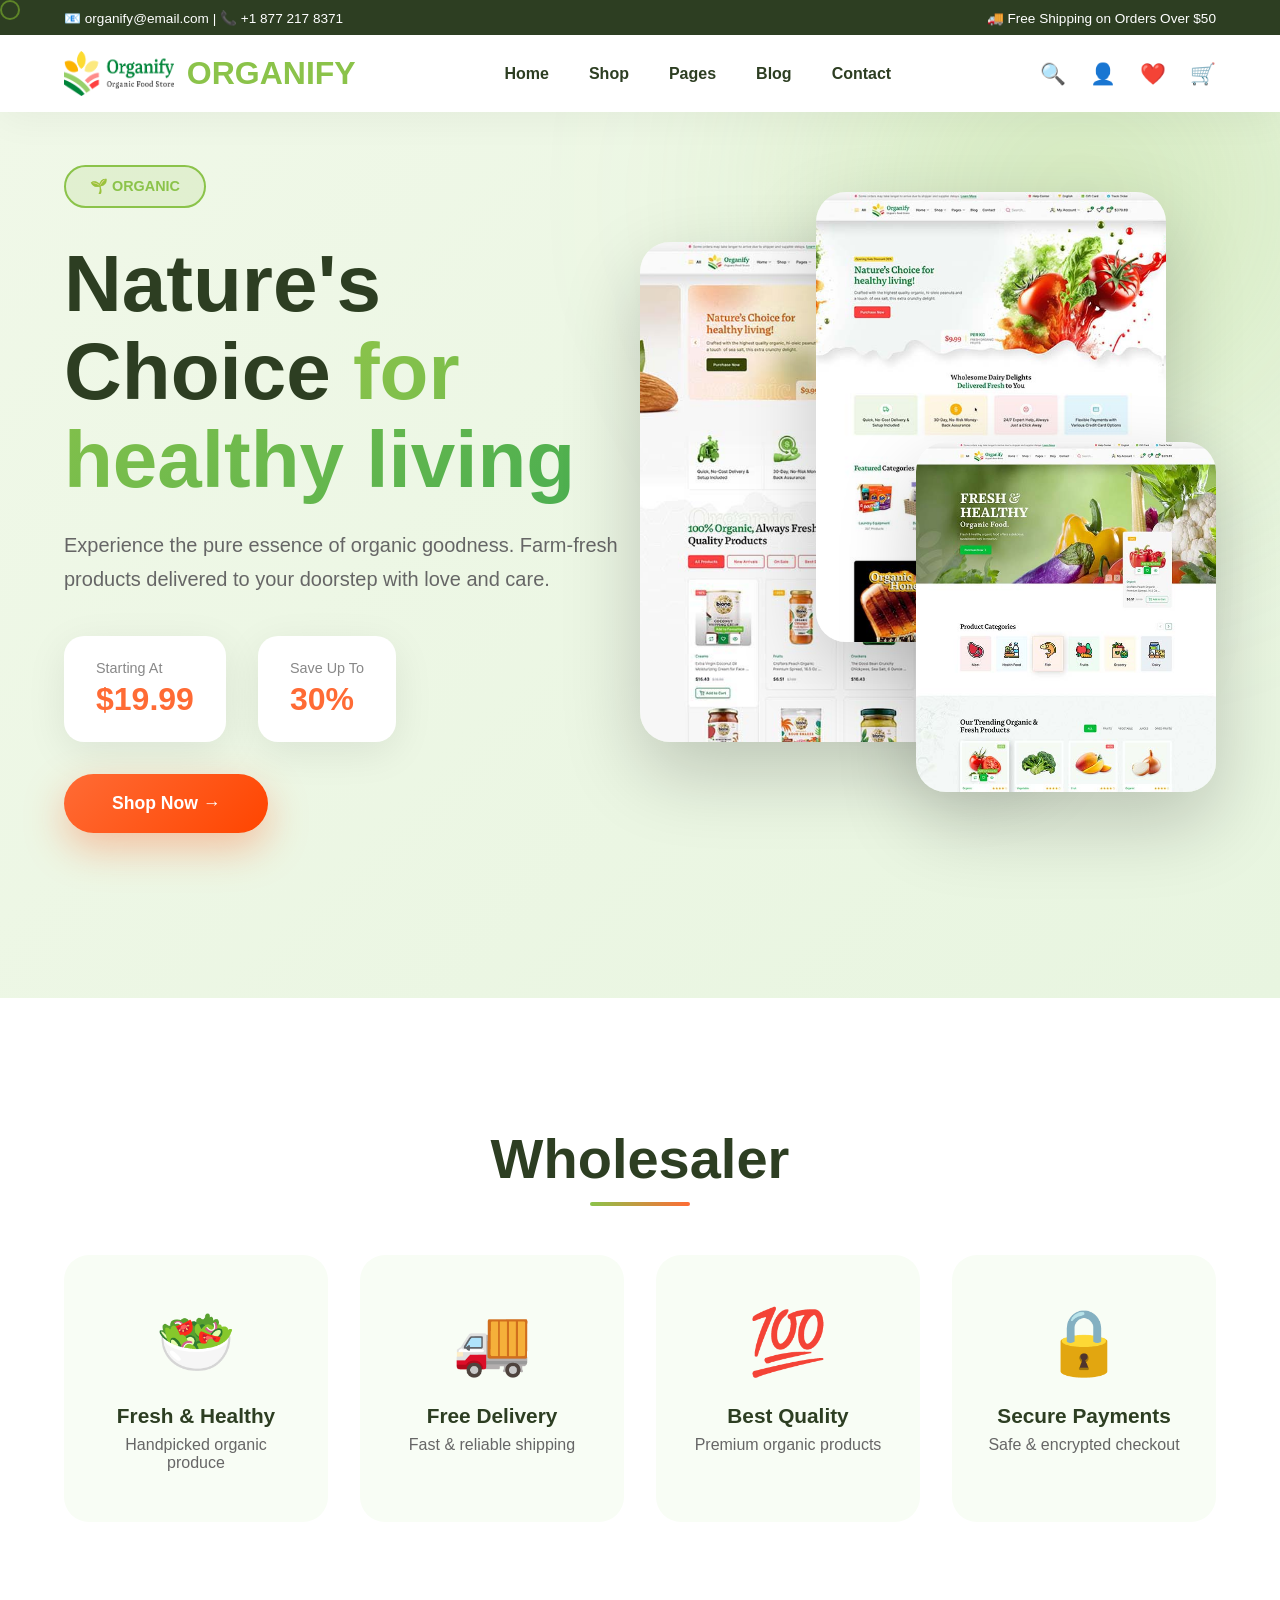
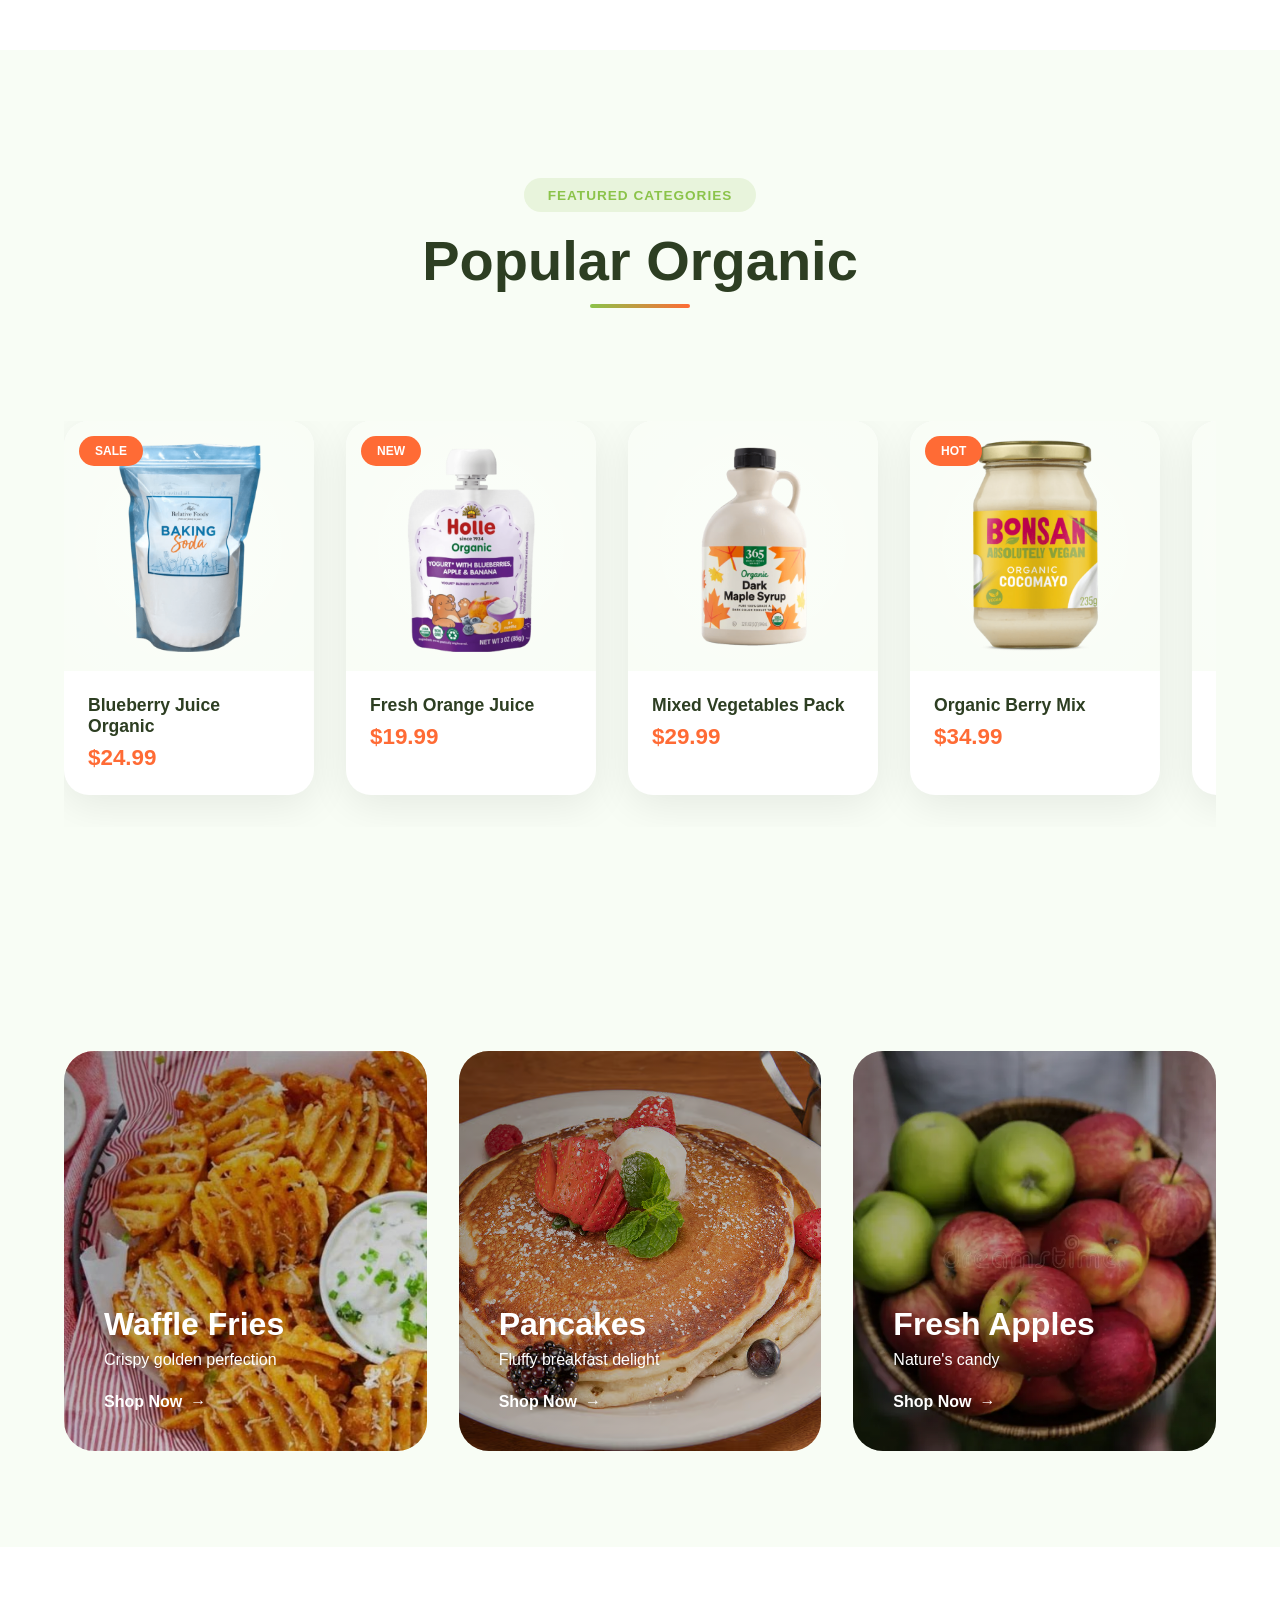
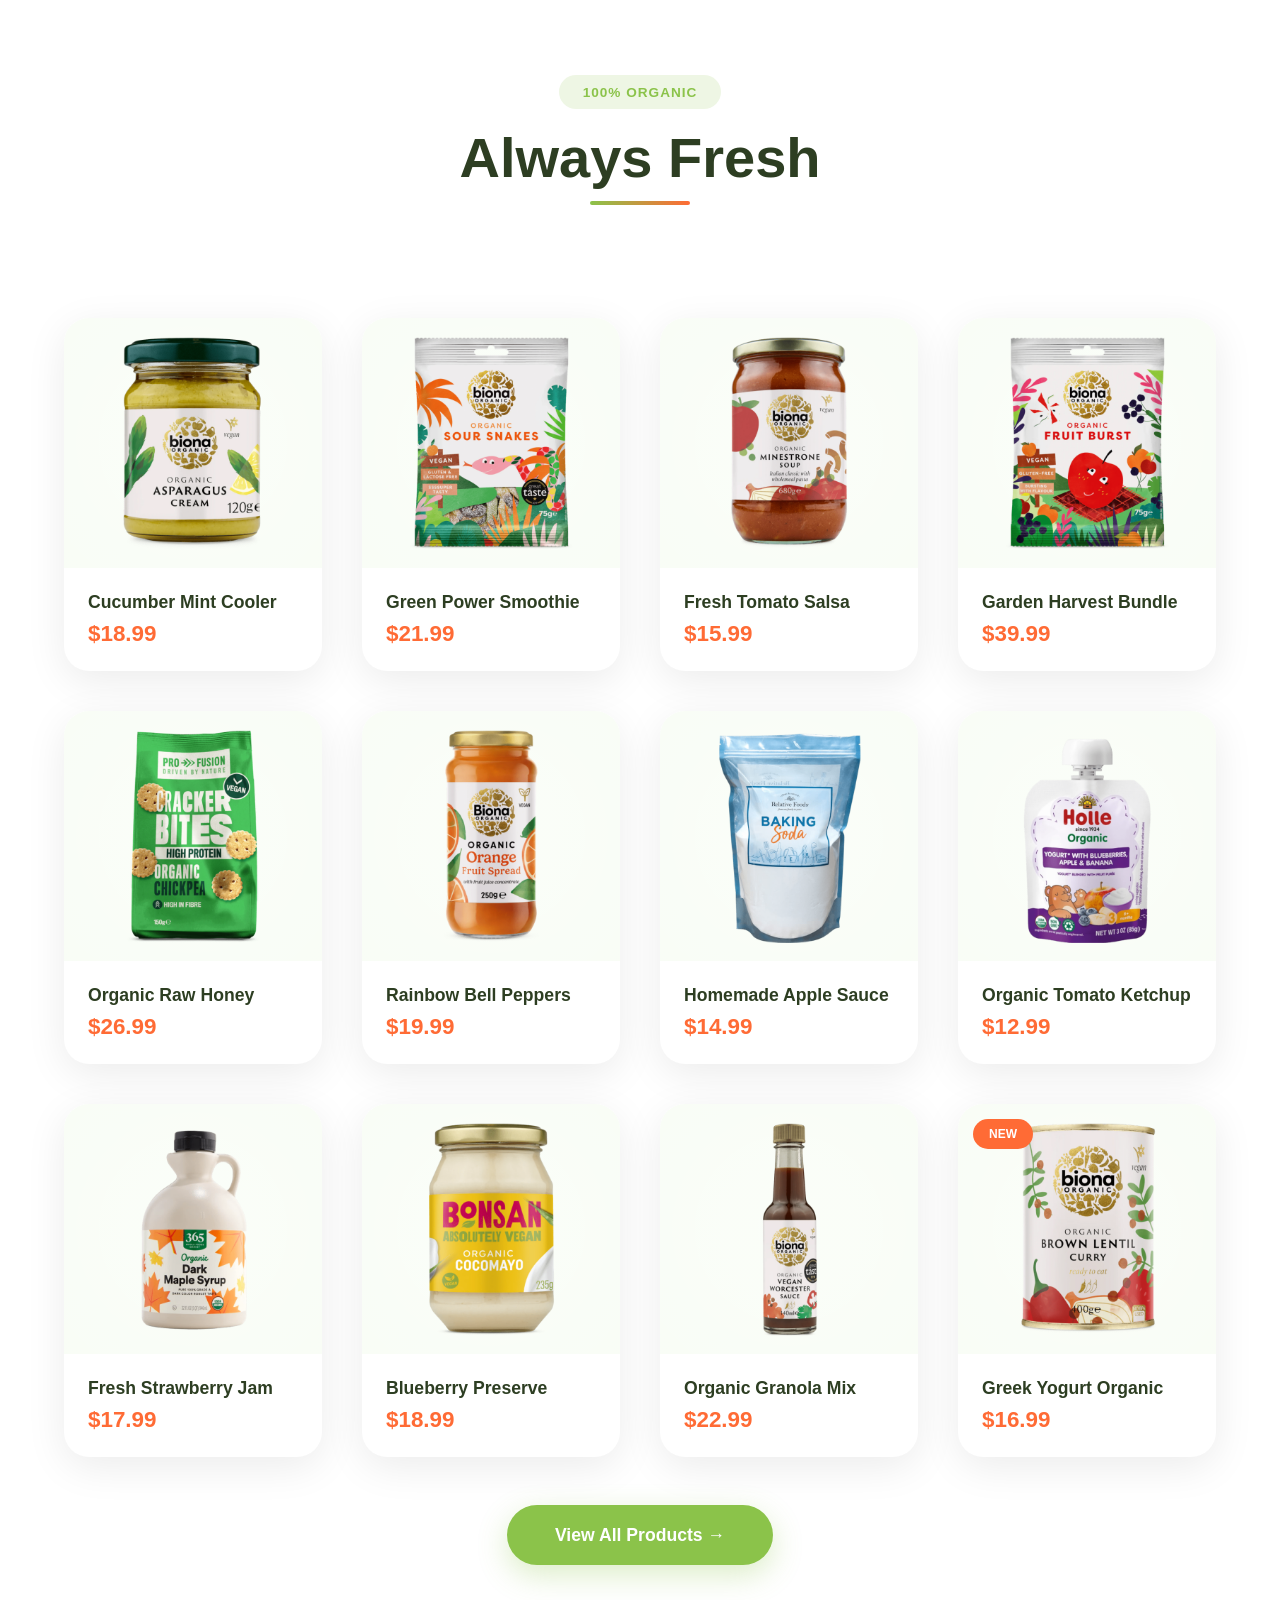
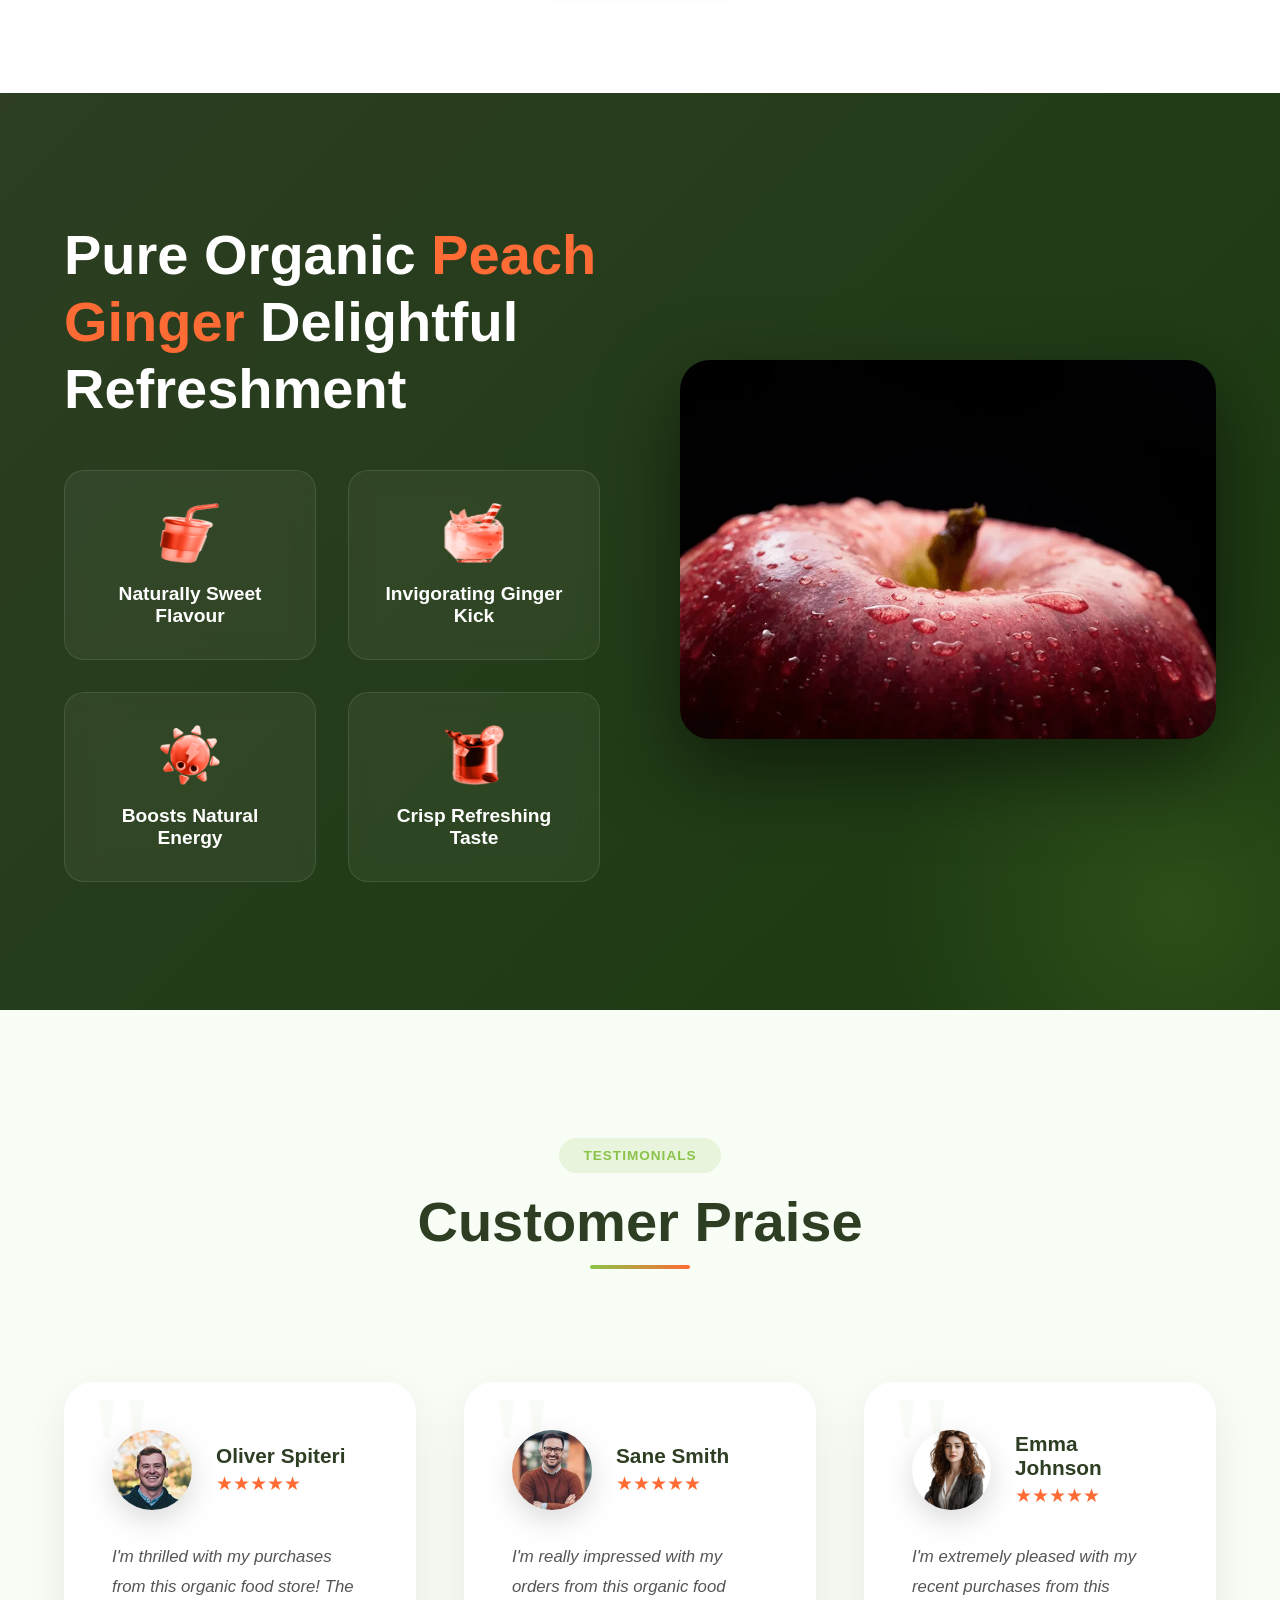
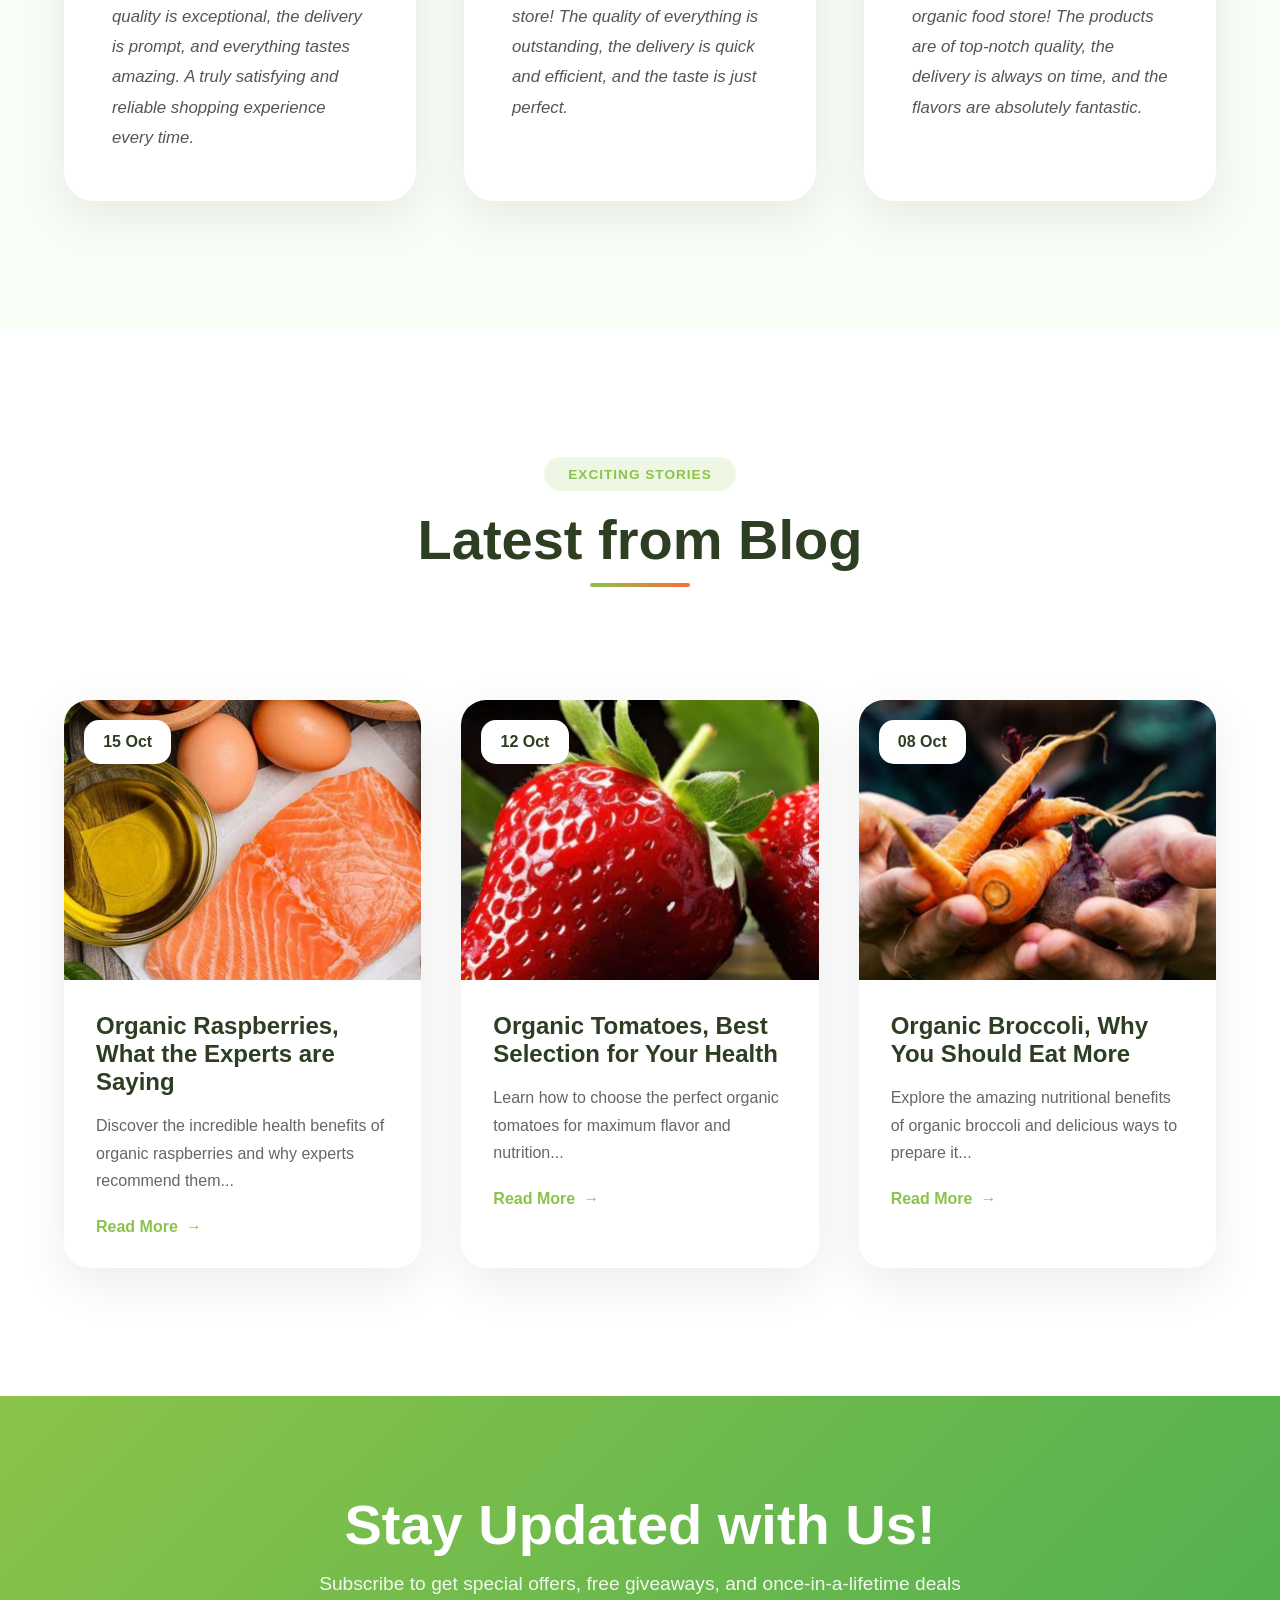
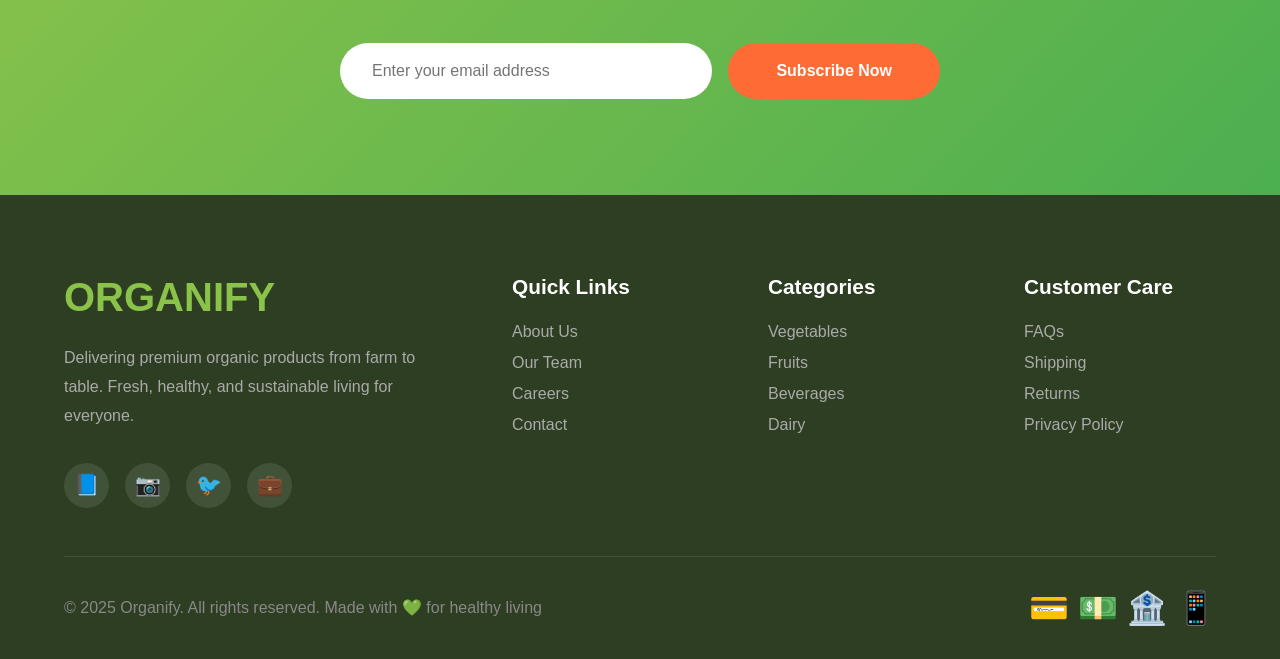
==== Organify_files/index.html @ 61f2bfd8 "final draft v1" ====
<!DOCTYPE html>
<html lang="en">
  <head>
    <meta charset="UTF-8" />
    <meta name="viewport" content="width=device-width, initial-scale=1.0" />
    <title>Organify - Nature's Choice for Healthy Living</title>
    <style>
      * {
        margin: 0;
        padding: 0;
        box-sizing: border-box;
      }

      :root {
        --primary: #8bc34a;
        --secondary: #4caf50;
        --accent: #ff6b35;
        --dark: #2d3e22;
        --light: #f8fdf5;
      }

      body {
        font-family: "Segoe UI", Tahoma, Geneva, Verdana, sans-serif;
        overflow-x: hidden;
        background: white;
      }

      .cursor {
        width: 20px;
        height: 20px;
        border: 2px solid var(--primary);
        border-radius: 50%;
        position: fixed;
        pointer-events: none;
        z-index: 9999;
        transition: all 0.15s ease;
        mix-blend-mode: difference;
      }

      .cursor.active {
        width: 50px;
        height: 50px;
        background: rgba(139, 195, 74, 0.2);
      }

      header {
        position: fixed;
        width: 100%;
        top: 0;
        z-index: 1000;
        background: rgba(255, 255, 255, 0.98);
        backdrop-filter: blur(20px);
        box-shadow: 0 5px 40px rgba(0, 0, 0, 0.05);
        transition: all 0.3s ease;
      }

      header.scrolled {
        box-shadow: 0 5px 40px rgba(0, 0, 0, 0.12);
      }

      .top-bar {
        background: var(--dark);
        color: white;
        padding: 0.6rem 5%;
        display: flex;
        justify-content: space-between;
        font-size: 0.85rem;
      }

      nav {
        padding: 1rem 5%;
        display: flex;
        justify-content: space-between;
        align-items: center;
      }

      .logo {
        display: flex;
        align-items: center;
        gap: 0.8rem;
        font-size: 2rem;
        font-weight: 900;
        color: var(--primary);
      }

      .logo img {
        width: 110px;
        height: 45px;
      }

      .nav-menu {
        display: flex;
        gap: 2.5rem;
        list-style: none;
      }

      .nav-menu a {
        text-decoration: none;
        color: var(--dark);
        font-weight: 600;
        position: relative;
        transition: color 0.3s ease;
      }

      .nav-menu a::after {
        content: "";
        position: absolute;
        bottom: -5px;
        left: 0;
        width: 0;
        height: 2px;
        background: var(--primary);
        transition: width 0.3s ease;
      }

      .nav-menu a:hover {
        color: var(--primary);
      }

      .nav-menu a:hover::after {
        width: 100%;
      }

      .nav-icons {
        display: flex;
        gap: 1.5rem;
        align-items: center;
        font-size: 1.3rem;
      }

      .nav-icons span {
        cursor: pointer;
        transition: all 0.3s ease;
      }

      .nav-icons span:hover {
        color: var(--primary);
        transform: scale(1.15);
      }

      .hero {
        min-height: 100vh;
        display: flex;
        align-items: center;
        padding: 0 5%;
        margin-top: 80px;
        position: relative;
        overflow: hidden;
        background: linear-gradient(135deg, #f0f8e8 0%, #e8f5e0 100%);
        padding-bottom: 7rem;
      }

      .hero::before {
        content: "";
        position: absolute;
        width: 800px;
        height: 800px;
        background: radial-gradient(
          circle,
          rgba(139, 195, 74, 0.3) 0%,
          transparent 70%
        );
        border-radius: 50%;
        top: -300px;
        right: -200px;
        animation: float 8s ease-in-out infinite;
        filter: blur(100px);
      }

      @keyframes float {
        0%,
        100% {
          transform: translate(0, 0) rotate(0deg);
        }
        50% {
          transform: translate(-40px, -50px) rotate(180deg);
        }
      }

      .hero-content {
        flex: 1;
        z-index: 2;
        max-width: 600px;
      }

      .hero-badge {
        display: inline-block;
        padding: 0.7rem 1.5rem;
        background: rgba(139, 195, 74, 0.15);
        border: 2px solid var(--primary);
        border-radius: 50px;
        color: var(--primary);
        font-weight: 700;
        font-size: 0.9rem;
        margin-bottom: 2rem;
        animation: slideDown 1s ease;
      }

      @keyframes slideDown {
        from {
          opacity: 0;
          transform: translateY(-30px);
        }
        to {
          opacity: 1;
          transform: translateY(0);
        }
      }

      .hero-content h1 {
        font-size: 5rem;
        font-weight: 900;
        color: var(--dark);
        line-height: 1.1;
        margin-bottom: 1.5rem;
        animation: slideUp 1s ease 0.2s backwards;
      }

      @keyframes slideUp {
        from {
          opacity: 0;
          transform: translateY(40px);
        }
        to {
          opacity: 1;
          transform: translateY(0);
        }
      }

      .hero-content h1 span {
        background: linear-gradient(135deg, var(--primary), var(--secondary));
        -webkit-background-clip: text;
        -webkit-text-fill-color: transparent;
        background-clip: text;
      }

      .hero-content p {
        font-size: 1.25rem;
        color: #666;
        line-height: 1.7;
        margin-bottom: 2.5rem;
        animation: slideUp 1s ease 0.4s backwards;
      }

      .hero-price {
        display: flex;
        align-items: center;
        gap: 2rem;
        margin-bottom: 2rem;
        animation: slideUp 1s ease 0.6s backwards;
      }

      .price-box {
        background: white;
        padding: 1.5rem 2rem;
        border-radius: 20px;
        box-shadow: 0 10px 40px rgba(0, 0, 0, 0.08);
      }

      .price-label {
        font-size: 0.9rem;
        color: #888;
        margin-bottom: 0.3rem;
      }

      .price-value {
        font-size: 2rem;
        font-weight: 900;
        color: var(--accent);
      }

      .btn-primary {
        display: inline-block;
        padding: 1.2rem 3rem;
        background: linear-gradient(135deg, var(--accent), #ff4500);
        color: white;
        text-decoration: none;
        border-radius: 50px;
        font-weight: 700;
        font-size: 1.1rem;
        box-shadow: 0 15px 40px rgba(255, 107, 53, 0.4);
        transition: all 0.4s ease;
        position: relative;
        overflow: hidden;
        animation: slideUp 1s ease 0.8s backwards;
      }

      .btn-primary::before {
        content: "";
        position: absolute;
        top: 0;
        left: -100%;
        width: 100%;
        height: 100%;
        background: linear-gradient(
          90deg,
          transparent,
          rgba(255, 255, 255, 0.3),
          transparent
        );
        transition: left 0.6s ease;
      }

      .btn-primary:hover {
        transform: translateY(-5px);
        box-shadow: 0 20px 50px rgba(255, 107, 53, 0.6);
      }

      .btn-primary:hover::before {
        left: 100%;
      }

      .hero-images {
        flex: 1;
        position: relative;
        height: 600px;
        z-index: 2;
      }

      .hero-image {
        position: absolute;
        border-radius: 30px;
        overflow: hidden;
        box-shadow: 0 30px 80px rgba(0, 0, 0, 0.2);
        transition: all 0.5s ease;
      }

      .hero-image:hover {
        transform: translateY(-20px) scale(1.05);
        box-shadow: 0 40px 100px rgba(0, 0, 0, 0.3);
        z-index: 10;
      }

      .hero-image img {
        width: 100%;
        height: 100%;
        object-fit: cover;
      }

      .hero-image-1 {
        width: 400px;
        height: 500px;
        top: 50px;
        left: 0;
        animation: floatImage 6s ease-in-out infinite;
      }

      .hero-image-2 {
        width: 350px;
        height: 450px;
        top: 0;
        right: 50px;
        animation: floatImage 6s ease-in-out infinite 1s;
      }

      .hero-image-3 {
        width: 300px;
        height: 350px;
        bottom: 0;
        right: 0;
        animation: floatImage 6s ease-in-out infinite 2s;
      }

      @keyframes floatImage {
        0%,
        100% {
          transform: translateY(0);
        }
        50% {
          transform: translateY(-20px);
        }
      }

      .wholesaler {
        padding: 8rem 5%;
        background: white;
        text-align: center;
      }

      .section-title {
        font-size: 3.5rem;
        font-weight: 900;
        color: var(--dark);
        margin-bottom: 4rem;
        position: relative;
        display: inline-block;
      }

      .section-title::after {
        content: "";
        position: absolute;
        bottom: -15px;
        left: 50%;
        transform: translateX(-50%);
        width: 100px;
        height: 4px;
        background: linear-gradient(90deg, var(--primary), var(--accent));
        border-radius: 10px;
      }

      .wholesaler-grid {
        display: grid;
        grid-template-columns: repeat(4, 1fr);
        gap: 2rem;
      }

      .wholesaler-card {
        background: var(--light);
        padding: 3rem 2rem;
        border-radius: 25px;
        text-align: center;
        transition: all 0.5s ease;
        border: 2px solid transparent;
        position: relative;
        overflow: hidden;
      }

      .wholesaler-card::before {
        content: "";
        position: absolute;
        top: 0;
        left: 0;
        width: 100%;
        height: 100%;
        background: linear-gradient(135deg, var(--primary), var(--secondary));
        opacity: 0;
        transition: opacity 0.5s ease;
      }

      .wholesaler-card:hover {
        transform: translateY(-15px) scale(1.03);
        border-color: var(--primary);
        box-shadow: 0 25px 60px rgba(139, 195, 74, 0.3);
      }

      .wholesaler-card:hover::before {
        opacity: 0.05;
      }

      .wholesaler-icon {
        font-size: 4rem;
        margin-bottom: 1.5rem;
        display: block;
        transition: transform 0.5s ease;
      }

      .wholesaler-card:hover .wholesaler-icon {
        transform: scale(1.2) rotate(10deg);
      }

      .wholesaler-card h3 {
        font-size: 1.3rem;
        color: var(--dark);
        font-weight: 800;
        margin-bottom: 0.5rem;
      }

      .wholesaler-card p {
        color: #666;
        font-size: 1rem;
      }

      .featured-products {
        padding: 8rem 5%;
        background: var(--light);
      }

      .section-header {
        text-align: center;
        margin-bottom: 4rem;
      }

      .section-badge {
        display: inline-block;
        padding: 0.6rem 1.5rem;
        background: rgba(139, 195, 74, 0.15);
        color: var(--primary);
        border-radius: 50px;
        font-weight: 700;
        font-size: 0.85rem;
        margin-bottom: 1rem;
        text-transform: uppercase;
        letter-spacing: 1px;
      }

      .products-scroll {
        display: flex;
        gap: 2rem;
        overflow-x: auto;
        padding-bottom: 2rem;
        scrollbar-width: thin;
        scrollbar-color: var(--primary) #e0e0e0;
      }

      .products-scroll::-webkit-scrollbar {
        height: 8px;
      }

      .products-scroll::-webkit-scrollbar-track {
        background: #e0e0e0;
        border-radius: 10px;
      }

      .products-scroll::-webkit-scrollbar-thumb {
        background: var(--primary);
        border-radius: 10px;
      }

      .product-card {
        min-width: 250px;
        background: white;
        border-radius: 25px;
        overflow: hidden;
        box-shadow: 0 10px 40px rgba(0, 0, 0, 0.08);
        transition: all 0.4s ease;
        position: relative;
      }

      .product-card:hover {
        transform: translateY(-15px);
        box-shadow: 0 25px 60px rgba(0, 0, 0, 0.15);
      }

      .product-badge {
        position: absolute;
        top: 15px;
        left: 15px;
        background: var(--accent);
        color: white;
        padding: 0.5rem 1rem;
        border-radius: 50px;
        font-size: 0.75rem;
        font-weight: 700;
        z-index: 2;
      }

      .product-image-container {
        height: 250px;
        background: var(--light);
        display: flex;
        align-items: center;
        justify-content: center;
        position: relative;
        overflow: hidden;
      }

      .product-image-container::after {
        content: "";
        position: absolute;
        width: 200%;
        height: 200%;
        background: radial-gradient(
          circle,
          rgba(255, 255, 255, 0.4) 0%,
          transparent 70%
        );
        top: -50%;
        left: -50%;
        animation: shimmer 4s ease-in-out infinite;
      }

      @keyframes shimmer {
        0%,
        100% {
          transform: translate(0, 0);
        }
        50% {
          transform: translate(40px, 40px);
        }
      }

      .product-image-container img {
        max-width: 85%;
        max-height: 85%;
        object-fit: contain;
        position: relative;
        z-index: 1;
        transition: transform 0.4s ease;
      }

      .product-card:hover .product-image-container img {
        transform: scale(1.1) rotate(5deg);
      }

      .product-info {
        padding: 1.5rem;
      }

      .product-info h4 {
        font-size: 1.1rem;
        color: var(--dark);
        margin-bottom: 0.5rem;
        font-weight: 700;
      }

      .product-price {
        font-size: 1.4rem;
        color: var(--accent);
        font-weight: 800;
      }

      .banner-section {
        padding: 6rem 5%;
        background: var(--light);
      }

      .banner-grid {
        display: grid;
        grid-template-columns: repeat(3, 1fr);
        gap: 2rem;
      }

      .banner-card {
        position: relative;
        height: 400px;
        border-radius: 30px;
        overflow: hidden;
        cursor: pointer;
        transition: all 0.5s ease;
        background-size: cover;
        background-position: center;
      }

      .banner-card:hover {
        transform: scale(1.03);
        box-shadow: 0 30px 70px rgba(0, 0, 0, 0.25);
      }

      .banner-overlay {
        position: absolute;
        top: 0;
        left: 0;
        width: 100%;
        height: 100%;
        background: linear-gradient(
          135deg,
          rgba(0, 0, 0, 0.4),
          rgba(0, 0, 0, 0.1)
        );
        display: flex;
        flex-direction: column;
        justify-content: flex-end;
        padding: 2.5rem;
        color: white;
        transition: all 0.5s ease;
      }

      .banner-card:hover .banner-overlay {
        background: linear-gradient(
          135deg,
          rgba(0, 0, 0, 0.5),
          rgba(0, 0, 0, 0.2)
        );
      }

      .banner-overlay h3 {
        font-size: 2rem;
        font-weight: 900;
        margin-bottom: 0.5rem;
      }

      .banner-overlay p {
        font-size: 1rem;
        margin-bottom: 1.5rem;
      }

      .banner-overlay .btn-link {
        display: inline-block;
        color: white;
        text-decoration: none;
        font-weight: 700;
        font-size: 1rem;
        position: relative;
      }

      .banner-overlay .btn-link::after {
        content: "→";
        margin-left: 0.5rem;
        transition: margin-left 0.3s ease;
      }

      .banner-overlay .btn-link:hover::after {
        margin-left: 1rem;
      }

      .organic-section {
        padding: 8rem 5%;
        background: white;
      }

      .product-grid-full {
        display: grid;
        grid-template-columns: repeat(4, 1fr);
        gap: 2.5rem;
        margin-top: 3rem;
      }

      .view-all-btn {
        display: inline-block;
        margin: 3rem auto 0;
        padding: 1.2rem 3rem;
        background: var(--primary);
        color: white;
        text-decoration: none;
        border-radius: 50px;
        font-weight: 700;
        font-size: 1.1rem;
        transition: all 0.4s ease;
        box-shadow: 0 10px 30px rgba(139, 195, 74, 0.3);
      }

      .view-all-btn:hover {
        background: var(--secondary);
        transform: translateY(-5px);
        box-shadow: 0 15px 40px rgba(139, 195, 74, 0.4);
      }

      .text-center {
        text-align: center;
      }

      .special-banner {
        padding: 8rem 5%;
        background: linear-gradient(135deg, var(--dark) 0%, #1a3a0f 100%);
        position: relative;
        overflow: hidden;
      }

      .special-banner::before {
        content: "";
        position: absolute;
        width: 600px;
        height: 600px;
        background: radial-gradient(
          circle,
          rgba(139, 195, 74, 0.15) 0%,
          transparent 70%
        );
        border-radius: 50%;
        bottom: -200px;
        right: -200px;
        animation: float 10s ease-in-out infinite;
      }

      .special-content {
        display: grid;
        grid-template-columns: 1fr 1fr;
        gap: 5rem;
        align-items: center;
      }

      .special-text {
        z-index: 2;
      }

      .special-text h2 {
        font-size: 3.5rem;
        font-weight: 900;
        color: white;
        margin-bottom: 2rem;
        line-height: 1.2;
      }

      .special-text h2 span {
        color: var(--accent);
      }

      .special-boxes {
        display: grid;
        grid-template-columns: 1fr 1fr;
        gap: 2rem;
        margin-top: 3rem;
      }

      .special-box {
        background: rgba(255, 255, 255, 0.05);
        backdrop-filter: blur(10px);
        padding: 2rem;
        border-radius: 20px;
        border: 1px solid rgba(255, 255, 255, 0.1);
        text-align: center;
        transition: all 0.4s ease;
      }

      .special-box:hover {
        background: rgba(255, 255, 255, 0.1);
        transform: translateY(-10px);
        box-shadow: 0 20px 50px rgba(0, 0, 0, 0.4);
      }

      .special-box img {
        width: 60px;
        height: 60px;
        margin-bottom: 1rem;
        transition: transform 0.4s ease;
      }

      .special-box:hover img {
        transform: scale(1.2) rotate(10deg);
      }

      .special-box h4 {
        color: white;
        font-size: 1.2rem;
        font-weight: 700;
      }

      .special-image {
        position: relative;
        z-index: 2;
      }

      .special-image img {
        width: 100%;
        border-radius: 30px;
        box-shadow: 0 30px 80px rgba(0, 0, 0, 0.5);
        animation: floatProduct 6s ease-in-out infinite;
      }

      @keyframes floatProduct {
        0%,
        100% {
          transform: translateY(0);
        }
        50% {
          transform: translateY(-25px);
        }
      }

      .testimonials {
        padding: 8rem 5%;
        background: var(--light);
      }

      .testimonials-grid {
        display: grid;
        grid-template-columns: repeat(auto-fit, minmax(350px, 1fr));
        gap: 3rem;
        margin-top: 4rem;
      }

      .testimonial-card {
        background: white;
        padding: 3rem;
        border-radius: 30px;
        box-shadow: 0 15px 50px rgba(0, 0, 0, 0.08);
        transition: all 0.4s ease;
        position: relative;
      }

      .testimonial-card::before {
        content: '"';
        position: absolute;
        top: -10px;
        left: 25px;
        font-size: 10rem;
        color: rgba(139, 195, 74, 0.05);
        font-family: Georgia, serif;
        line-height: 1;
      }

      .testimonial-card:hover {
        transform: translateY(-15px);
        box-shadow: 0 25px 70px rgba(139, 195, 74, 0.25);
      }

      .testimonial-header {
        display: flex;
        align-items: center;
        gap: 1.5rem;
        margin-bottom: 2rem;
        position: relative;
        z-index: 1;
      }

      .testimonial-avatar {
        width: 80px;
        height: 80px;
        border-radius: 50%;
        overflow: hidden;
        box-shadow: 0 10px 30px rgba(0, 0, 0, 0.15);
      }

      .testimonial-avatar img {
        width: 100%;
        height: 100%;
        object-fit: cover;
      }

      .testimonial-info h4 {
        font-size: 1.3rem;
        color: var(--dark);
        font-weight: 800;
        margin-bottom: 0.3rem;
      }

      .stars {
        color: var(--accent);
        font-size: 1.2rem;
      }

      .testimonial-card p {
        font-size: 1.05rem;
        color: #555;
        line-height: 1.8;
        position: relative;
        z-index: 1;
        font-style: italic;
      }

      .blog-section {
        padding: 8rem 5%;
        background: white;
      }

      .blog-grid {
        display: grid;
        grid-template-columns: repeat(3, 1fr);
        gap: 2.5rem;
        margin-top: 4rem;
      }

      .blog-card {
        background: white;
        border-radius: 25px;
        overflow: hidden;
        box-shadow: 0 15px 50px rgba(0, 0, 0, 0.08);
        transition: all 0.4s ease;
      }

      .blog-card:hover {
        transform: translateY(-15px);
        box-shadow: 0 25px 70px rgba(0, 0, 0, 0.15);
      }

      .blog-image {
        height: 280px;
        overflow: hidden;
        position: relative;
      }

      .blog-image img {
        width: 100%;
        height: 100%;
        object-fit: cover;
        transition: transform 0.5s ease;
      }

      .blog-card:hover .blog-image img {
        transform: scale(1.1);
      }

      .blog-date {
        position: absolute;
        top: 20px;
        left: 20px;
        background: white;
        padding: 0.8rem 1.2rem;
        border-radius: 15px;
        font-weight: 700;
        color: var(--dark);
        box-shadow: 0 5px 20px rgba(0, 0, 0, 0.15);
      }

      .blog-content {
        padding: 2rem;
      }

      .blog-content h3 {
        font-size: 1.5rem;
        color: var(--dark);
        margin-bottom: 1rem;
        font-weight: 800;
      }

      .blog-content p {
        color: #666;
        line-height: 1.7;
        margin-bottom: 1.5rem;
      }

      .blog-link {
        color: var(--primary);
        text-decoration: none;
        font-weight: 700;
        position: relative;
      }

      .blog-link::after {
        content: "→";
        margin-left: 0.5rem;
        transition: margin-left 0.3s ease;
      }

      .blog-link:hover::after {
        margin-left: 1rem;
      }

      .newsletter {
        padding: 6rem 5%;
        background: linear-gradient(135deg, var(--primary), var(--secondary));
        text-align: center;
      }

      .newsletter h2 {
        font-size: 3.5rem;
        font-weight: 900;
        color: white;
        margin-bottom: 1rem;
      }

      .newsletter p {
        font-size: 1.2rem;
        color: rgba(255, 255, 255, 0.9);
        margin-bottom: 3rem;
      }

      .newsletter-form {
        display: flex;
        justify-content: center;
        gap: 1rem;
        max-width: 600px;
        margin: 0 auto;
      }

      .newsletter-form input {
        flex: 1;
        padding: 1.2rem 2rem;
        border: none;
        border-radius: 50px;
        font-size: 1rem;
        outline: none;
      }

      .newsletter-form button {
        padding: 1.2rem 3rem;
        background: var(--accent);
        color: white;
        border: none;
        border-radius: 50px;
        font-weight: 700;
        font-size: 1rem;
        cursor: pointer;
        transition: all 0.3s ease;
      }

      .newsletter-form button:hover {
        background: #ff4500;
        transform: translateY(-3px);
        box-shadow: 0 10px 30px rgba(255, 107, 53, 0.4);
      }

      footer {
        background: var(--dark);
        color: white;
        padding: 5rem 5% 2rem;
      }

      .footer-content {
        display: grid;
        grid-template-columns: 2fr 1fr 1fr 1fr;
        gap: 4rem;
        margin-bottom: 3rem;
      }

      .footer-brand h3 {
        font-size: 2.5rem;
        margin-bottom: 1.5rem;
        color: var(--primary);
      }

      .footer-brand p {
        color: #aaa;
        line-height: 1.8;
        margin-bottom: 2rem;
      }

      .social-links {
        display: flex;
        gap: 1rem;
      }

      .social-links a {
        width: 45px;
        height: 45px;
        background: rgba(255, 255, 255, 0.1);
        border-radius: 50%;
        display: flex;
        align-items: center;
        justify-content: center;
        color: white;
        text-decoration: none;
        font-size: 1.3rem;
        transition: all 0.3s ease;
      }

      .social-links a:hover {
        background: var(--primary);
        transform: translateY(-5px);
      }

      .footer-links h4 {
        font-size: 1.3rem;
        margin-bottom: 1.5rem;
        color: white;
      }

      .footer-links ul {
        list-style: none;
      }

      .footer-links ul li {
        margin-bottom: 0.8rem;
      }

      .footer-links ul li a {
        color: #aaa;
        text-decoration: none;
        transition: all 0.3s ease;
      }

      .footer-links ul li a:hover {
        color: var(--primary);
        padding-left: 5px;
      }

      .footer-bottom {
        text-align: center;
        padding-top: 2rem;
        border-top: 1px solid rgba(255, 255, 255, 0.1);
        color: #888;
        display: flex;
        justify-content: space-between;
        align-items: center;
      }

      .payment-icons {
        display: flex;
        gap: 1rem;
        font-size: 2rem;
      }

      @media (max-width: 1024px) {
        .hero {
          flex-direction: column;
          text-align: center;
          padding: 6rem 5% 4rem;
        }

        .hero-content {
          max-width: 100%;
        }

        .hero-content h1 {
          font-size: 3.5rem;
        }

        .hero-images {
          margin-top: 3rem;
          height: 400px;
        }

        .hero-price {
          justify-content: center;
        }

        .wholesaler-grid {
          grid-template-columns: repeat(2, 1fr);
        }

        .banner-grid {
          grid-template-columns: 1fr;
        }

        .blog-grid {
          grid-template-columns: 1fr;
        }

        .special-content {
          grid-template-columns: 1fr;
        }

        .footer-content {
          grid-template-columns: 1fr;
        }

        .footer-bottom {
          flex-direction: column;
          gap: 1rem;
        }

        .product-grid-full {
          grid-template-columns: repeat(2, 1fr);
        }
      }

      @media (max-width: 768px) {
        .top-bar {
          flex-direction: column;
          text-align: center;
          gap: 0.5rem;
        }

        .nav-menu {
          display: none;
        }

        .hero-content h1 {
          font-size: 2.5rem;
        }

        .section-title {
          font-size: 2.5rem;
        }

        .wholesaler-grid {
          grid-template-columns: 1fr;
        }

        .product-grid-full {
          grid-template-columns: 1fr;
        }

        .newsletter h2 {
          font-size: 2.5rem;
        }

        .newsletter-form {
          flex-direction: column;
        }

        .hero-images {
          height: 300px;
        }

        .hero-image-1 {
          width: 280px;
          height: 350px;
        }

        .hero-image-2,
        .hero-image-3 {
          display: none;
        }

        .special-boxes {
          grid-template-columns: 1fr;
        }
      }
    </style>
  </head>
  <body>
    <div class="cursor"></div>

    <header id="header">
      <div class="top-bar">
        <div>📧 organify@email.com | 📞 +1 877 217 8371</div>
        <div>🚚 Free Shipping on Orders Over $50</div>
      </div>
      <nav>
        <div class="logo">
          <img src="logo-1.png" alt="Organify Logo" />
          <span>ORGANIFY</span>
        </div>
        <ul class="nav-menu">
          <li><a href="#home">Home</a></li>
          <li><a href="#shop">Shop</a></li>
          <li><a href="#pages">Pages</a></li>
          <li><a href="#blog">Blog</a></li>
          <li><a href="#contact">Contact</a></li>
        </ul>
        <div class="nav-icons">
          <span>🔍</span>
          <span>👤</span>
          <span>❤️</span>
          <span>🛒</span>
        </div>
      </nav>
    </header>
    <br />

    <section class="hero" id="home">
      <div class="hero-content">
        <br />
        <div class="hero-badge">🌱 ORGANIC</div>
        <h1>Nature's Choice <span>for healthy living</span></h1>
        <p>
          Experience the pure essence of organic goodness. Farm-fresh products
          delivered to your doorstep with love and care.
        </p>
        <div class="hero-price">
          <div class="price-box">
            <div class="price-label">Starting At</div>
            <div class="price-value">$19.99</div>
          </div>
          <div class="price-box">
            <div class="price-label">Save Up To</div>
            <div class="price-value">30%</div>
          </div>
        </div>
        <a href="#shop" class="btn-primary">Shop Now →</a>
      </div>
      <div class="hero-images">
        <div class="hero-image hero-image-1">
          <img src="home-1-1.jpg" alt="Organic Vegetables" />
        </div>
        <div class="hero-image hero-image-2">
          <img src="home-2.jpg" alt="Fresh Peppers" />
        </div>
        <div class="hero-image hero-image-3">
          <img src="home-3.jpg" alt="Organic Produce" />
        </div>
      </div>
    </section>

    <section class="wholesaler" id="wholesaler">
      <h2 class="section-title">Wholesaler</h2>
      <div class="wholesaler-grid">
        <div class="wholesaler-card">
          <span class="wholesaler-icon">🥗</span>
          <h3>Fresh & Healthy</h3>
          <p>Handpicked organic produce</p>
        </div>
        <div class="wholesaler-card">
          <span class="wholesaler-icon">🚚</span>
          <h3>Free Delivery</h3>
          <p>Fast & reliable shipping</p>
        </div>
        <div class="wholesaler-card">
          <span class="wholesaler-icon">💯</span>
          <h3>Best Quality</h3>
          <p>Premium organic products</p>
        </div>
        <div class="wholesaler-card">
          <span class="wholesaler-icon">🔒</span>
          <h3>Secure Payments</h3>
          <p>Safe & encrypted checkout</p>
        </div>
      </div>
    </section>

    <section class="featured-products" id="shop">
      <div class="section-header">
        <div class="section-badge">Featured Categories</div>
        <br />
        <h2 class="section-title">Popular Organic</h2>
      </div>
      <div class="products-scroll">
        <div class="product-card">
          <span class="product-badge">SALE</span>
          <div class="product-image-container">
            <img src="pd1-min-600x600.png" alt="Product 1" />
          </div>
          <div class="product-info">
            <h4>Blueberry Juice Organic</h4>
            <div class="product-price">$24.99</div>
          </div>
        </div>
        <div class="product-card">
          <span class="product-badge">NEW</span>
          <div class="product-image-container">
            <img src="pd2-min-600x600.png" alt="Product 2" />
          </div>
          <div class="product-info">
            <h4>Fresh Orange Juice</h4>
            <div class="product-price">$19.99</div>
          </div>
        </div>
        <div class="product-card">
          <div class="product-image-container">
            <img src="pd4-min-600x600.png" alt="Product 4" />
          </div>
          <div class="product-info">
            <h4>Mixed Vegetables Pack</h4>
            <div class="product-price">$29.99</div>
          </div>
        </div>
        <div class="product-card">
          <span class="product-badge">HOT</span>
          <div class="product-image-container">
            <img src="pd5-min-600x600.png" alt="Product 5" />
          </div>
          <div class="product-info">
            <h4>Organic Berry Mix</h4>
            <div class="product-price">$34.99</div>
          </div>
        </div>
        <div class="product-card">
          <div class="product-image-container">
            <img src="pd7-min-600x600.png" alt="Product 7" />
          </div>
          <div class="product-info">
            <h4>Cherry Tomatoes Fresh</h4>
            <div class="product-price">$16.99</div>
          </div>
        </div>
        <div class="product-card">
          <div class="product-image-container">
            <img src="pd8-min-600x600.png" alt="Product 8" />
          </div>
          <div class="product-info">
            <h4>Colorful Bell Peppers</h4>
            <div class="product-price">$22.99</div>
          </div>
        </div>
      </div>
    </section>

    <section class="banner-section">
      <div class="banner-grid">
        <div class="banner-card" style="background-image: url('waffle.jpg')">
          <div class="banner-overlay">
            <h3>Waffle Fries</h3>
            <p>Crispy golden perfection</p>
            <a href="#" class="btn-link">Shop Now</a>
          </div>
        </div>
        <div class="banner-card" style="background-image: url('pancake.jpg')">
          <div class="banner-overlay">
            <h3>Pancakes</h3>
            <p>Fluffy breakfast delight</p>
            <a href="#" class="btn-link">Shop Now</a>
          </div>
        </div>
        <div class="banner-card" style="background-image: url('apple.webp')">
          <div class="banner-overlay">
            <h3>Fresh Apples</h3>
            <p>Nature's candy</p>
            <a href="#" class="btn-link">Shop Now</a>
          </div>
        </div>
      </div>
    </section>

    <section class="organic-section">
      <div class="section-header">
        <div class="section-badge">100% ORGANIC</div>
        <br />
        <h2 class="section-title">Always Fresh</h2>
      </div>
      <div class="product-grid-full">
        <div class="product-card">
          <div class="product-image-container">
            <img src="pd10-min-600x600.png" alt="Product 10" />
          </div>
          <div class="product-info">
            <h4>Cucumber Mint Cooler</h4>
            <div class="product-price">$18.99</div>
          </div>
        </div>
        <div class="product-card">
          <div class="product-image-container">
            <img src="pd11-min-600x600.png" alt="Product 11" />
          </div>
          <div class="product-info">
            <h4>Green Power Smoothie</h4>
            <div class="product-price">$21.99</div>
          </div>
        </div>
        <div class="product-card">
          <div class="product-image-container">
            <img src="pd12-min-600x600.png" alt="Product 12" />
          </div>
          <div class="product-info">
            <h4>Fresh Tomato Salsa</h4>
            <div class="product-price">$15.99</div>
          </div>
        </div>
        <div class="product-card">
          <div class="product-image-container">
            <img src="pd13-min-600x600.png" alt="Product 13" />
          </div>
          <div class="product-info">
            <h4>Garden Harvest Bundle</h4>
            <div class="product-price">$39.99</div>
          </div>
        </div>
        <div class="product-card">
          <div class="product-image-container">
            <img src="pd14-min-600x600.png" alt="Product 14" />
          </div>
          <div class="product-info">
            <h4>Organic Raw Honey</h4>
            <div class="product-price">$26.99</div>
          </div>
        </div>
        <div class="product-card">
          <div class="product-image-container">
            <img src="pd15-min-600x600.png" alt="Product 15" />
          </div>
          <div class="product-info">
            <h4>Rainbow Bell Peppers</h4>
            <div class="product-price">$19.99</div>
          </div>
        </div>
        <div class="product-card">
          <div class="product-image-container">
            <img src="pd1-min-600x600.png" alt="Product 1" />
          </div>
          <div class="product-info">
            <h4>Homemade Apple Sauce</h4>
            <div class="product-price">$14.99</div>
          </div>
        </div>
        <div class="product-card">
          <div class="product-image-container">
            <img src="pd2-min-600x600.png" alt="Product 2" />
          </div>
          <div class="product-info">
            <h4>Organic Tomato Ketchup</h4>
            <div class="product-price">$12.99</div>
          </div>
        </div>
        <div class="product-card">
          <div class="product-image-container">
            <img src="pd4-min-600x600.png" alt="Product 4" />
          </div>
          <div class="product-info">
            <h4>Fresh Strawberry Jam</h4>
            <div class="product-price">$17.99</div>
          </div>
        </div>
        <div class="product-card">
          <div class="product-image-container">
            <img src="pd5-min-600x600.png" alt="Product 5" />
          </div>
          <div class="product-info">
            <h4>Blueberry Preserve</h4>
            <div class="product-price">$18.99</div>
          </div>
        </div>
        <div class="product-card">
          <div class="product-image-container">
            <img src="pd7-min-600x600.png" alt="Product 7" />
          </div>
          <div class="product-info">
            <h4>Organic Granola Mix</h4>
            <div class="product-price">$22.99</div>
          </div>
        </div>
        <div class="product-card">
          <span class="product-badge">NEW</span>
          <div class="product-image-container">
            <img src="pd8-min-600x600.png" alt="Product 8" />
          </div>
          <div class="product-info">
            <h4>Greek Yogurt Organic</h4>
            <div class="product-price">$16.99</div>
          </div>
        </div>
      </div>
      <div class="text-center">
        <a href="#" class="view-all-btn">View All Products →</a>
      </div>
    </section>

    <section class="special-banner">
      <div class="special-content">
        <div class="special-text">
          <h2>Pure Organic <span>Peach Ginger</span> Delightful Refreshment</h2>
          <div class="special-boxes">
            <div class="special-box">
              <img src="img-box-1.png" alt="Sweet" />
              <h4>Naturally Sweet Flavour</h4>
            </div>
            <div class="special-box">
              <img src="img-box-2.png" alt="Ginger" />
              <h4>Invigorating Ginger Kick</h4>
            </div>
            <div class="special-box">
              <img src="img-box-3.png" alt="Energy" />
              <h4>Boosts Natural Energy</h4>
            </div>
            <div class="special-box">
              <img src="img-box-4.png" alt="Refreshing" />
              <h4>Crisp Refreshing Taste</h4>
            </div>
          </div>
        </div>
        <div class="special-image">
          <img src="img-3.webp" alt="Peach Ginger" />
        </div>
      </div>
    </section>

    <section class="testimonials">
      <div class="section-header">
        <div class="section-badge">TESTIMONIALS</div>
        <br />
        <h2 class="section-title">Customer Praise</h2>
      </div>
      <div class="testimonials-grid">
        <div class="testimonial-card">
          <div class="testimonial-header">
            <div class="testimonial-avatar">
              <img src="about-us8.jpg" alt="Oliver" />
            </div>
            <div class="testimonial-info">
              <h4>Oliver Spiteri</h4>
              <div class="stars">★★★★★</div>
            </div>
          </div>
          <p>
            I'm thrilled with my purchases from this organic food store! The
            quality is exceptional, the delivery is prompt, and everything
            tastes amazing. A truly satisfying and reliable shopping experience
            every time.
          </p>
        </div>
        <div class="testimonial-card">
          <div class="testimonial-header">
            <div class="testimonial-avatar">
              <img src="testi-1-120x120.jpg" alt="Sane" />
            </div>
            <div class="testimonial-info">
              <h4>Sane Smith</h4>
              <div class="stars">★★★★★</div>
            </div>
          </div>
          <p>
            I'm really impressed with my orders from this organic food store!
            The quality of everything is outstanding, the delivery is quick and
            efficient, and the taste is just perfect.
          </p>
        </div>
        <div class="testimonial-card">
          <div class="testimonial-header">
            <div class="testimonial-avatar">
              <img src="testimonial-2-120x120.png" alt="Emma" />
            </div>
            <div class="testimonial-info">
              <h4>Emma Johnson</h4>
              <div class="stars">★★★★★</div>
            </div>
          </div>
          <p>
            I'm extremely pleased with my recent purchases from this organic
            food store! The products are of top-notch quality, the delivery is
            always on time, and the flavors are absolutely fantastic.
          </p>
        </div>
      </div>
    </section>

    <section class="blog-section" id="blog">
      <div class="section-header">
        <div class="section-badge">EXCITING STORIES</div>
        <br />
        <h2 class="section-title">Latest from Blog</h2>
      </div>
      <div class="blog-grid">
        <div class="blog-card">
          <div class="blog-image">
            <img src="post-gallery-4-419x279.jpg" alt="Blog 1" />
            <div class="blog-date">15 Oct</div>
          </div>
          <div class="blog-content">
            <h3>Organic Raspberries, What the Experts are Saying</h3>
            <p>
              Discover the incredible health benefits of organic raspberries and
              why experts recommend them...
            </p>
            <a href="#" class="blog-link">Read More</a>
          </div>
        </div>
        <div class="blog-card">
          <div class="blog-image">
            <img src="post1.11-2-419x279.jpg" alt="Blog 2" />
            <div class="blog-date">12 Oct</div>
          </div>
          <div class="blog-content">
            <h3>Organic Tomatoes, Best Selection for Your Health</h3>
            <p>
              Learn how to choose the perfect organic tomatoes for maximum
              flavor and nutrition...
            </p>
            <a href="#" class="blog-link">Read More</a>
          </div>
        </div>
        <div class="blog-card">
          <div class="blog-image">
            <img src="post-gallery-3-419x279.jpg" alt="Blog 3" />
            <div class="blog-date">08 Oct</div>
          </div>
          <div class="blog-content">
            <h3>Organic Broccoli, Why You Should Eat More</h3>
            <p>
              Explore the amazing nutritional benefits of organic broccoli and
              delicious ways to prepare it...
            </p>
            <a href="#" class="blog-link">Read More</a>
          </div>
        </div>
      </div>
    </section>

    <section class="newsletter">
      <h2>Stay Updated with Us!</h2>
      <p>
        Subscribe to get special offers, free giveaways, and once-in-a-lifetime
        deals
      </p>
      <form class="newsletter-form">
        <input type="email" placeholder="Enter your email address" />
        <button type="submit">Subscribe Now</button>
      </form>
    </section>

    <footer id="contact">
      <div class="footer-content">
        <div class="footer-brand">
          <h3>ORGANIFY</h3>
          <p>
            Delivering premium organic products from farm to table. Fresh,
            healthy, and sustainable living for everyone.
          </p>
          <div class="social-links">
            <a href="#">📘</a>
            <a href="#">📷</a>
            <a href="#">🐦</a>
            <a href="#">💼</a>
          </div>
        </div>
        <div class="footer-links">
          <h4>Quick Links</h4>
          <ul>
            <li><a href="#">About Us</a></li>
            <li><a href="#">Our Team</a></li>
            <li><a href="#">Careers</a></li>
            <li><a href="#">Contact</a></li>
          </ul>
        </div>
        <div class="footer-links">
          <h4>Categories</h4>
          <ul>
            <li><a href="#">Vegetables</a></li>
            <li><a href="#">Fruits</a></li>
            <li><a href="#">Beverages</a></li>
            <li><a href="#">Dairy</a></li>
          </ul>
        </div>
        <div class="footer-links">
          <h4>Customer Care</h4>
          <ul>
            <li><a href="#">FAQs</a></li>
            <li><a href="#">Shipping</a></li>
            <li><a href="#">Returns</a></li>
            <li><a href="#">Privacy Policy</a></li>
          </ul>
        </div>
      </div>
      <div class="footer-bottom">
        <p>
          © 2025 Organify. All rights reserved. Made with 💚 for healthy living
        </p>
        <div class="payment-icons">💳 💵 🏦 📱</div>
      </div>
    </footer>

    <script>
      const cursor = document.querySelector(".cursor");
      const header = document.getElementById("header");

      document.addEventListener("mousemove", (e) => {
        cursor.style.left = e.clientX + "px";
        cursor.style.top = e.clientY + "px";
      });

      const hoverElements = document.querySelectorAll(
        "a, button, .product-card, .banner-card, .blog-card"
      );
      hoverElements.forEach((el) => {
        el.addEventListener("mouseenter", () => cursor.classList.add("active"));
        el.addEventListener("mouseleave", () =>
          cursor.classList.remove("active")
        );
      });

      window.addEventListener("scroll", () => {
        if (window.scrollY > 100) {
          header.classList.add("scrolled");
        } else {
          header.classList.remove("scrolled");
        }
      });

      document.querySelectorAll('a[href^="#"]').forEach((anchor) => {
        anchor.addEventListener("click", function (e) {
          e.preventDefault();
          const target = document.querySelector(this.getAttribute("href"));
          if (target) {
            target.scrollIntoView({ behavior: "smooth", block: "start" });
          }
        });
      });

      const newsletterForm = document.querySelector(".newsletter-form");
      newsletterForm.addEventListener("submit", (e) => {
        e.preventDefault();
        const button = newsletterForm.querySelector("button");
        const originalText = button.textContent;
        button.textContent = "Subscribed! ✓";
        button.style.background = "var(--primary)";
        setTimeout(() => {
          button.textContent = originalText;
          button.style.background = "";
        }, 3000);
      });
    </script>
  </body>
</html>
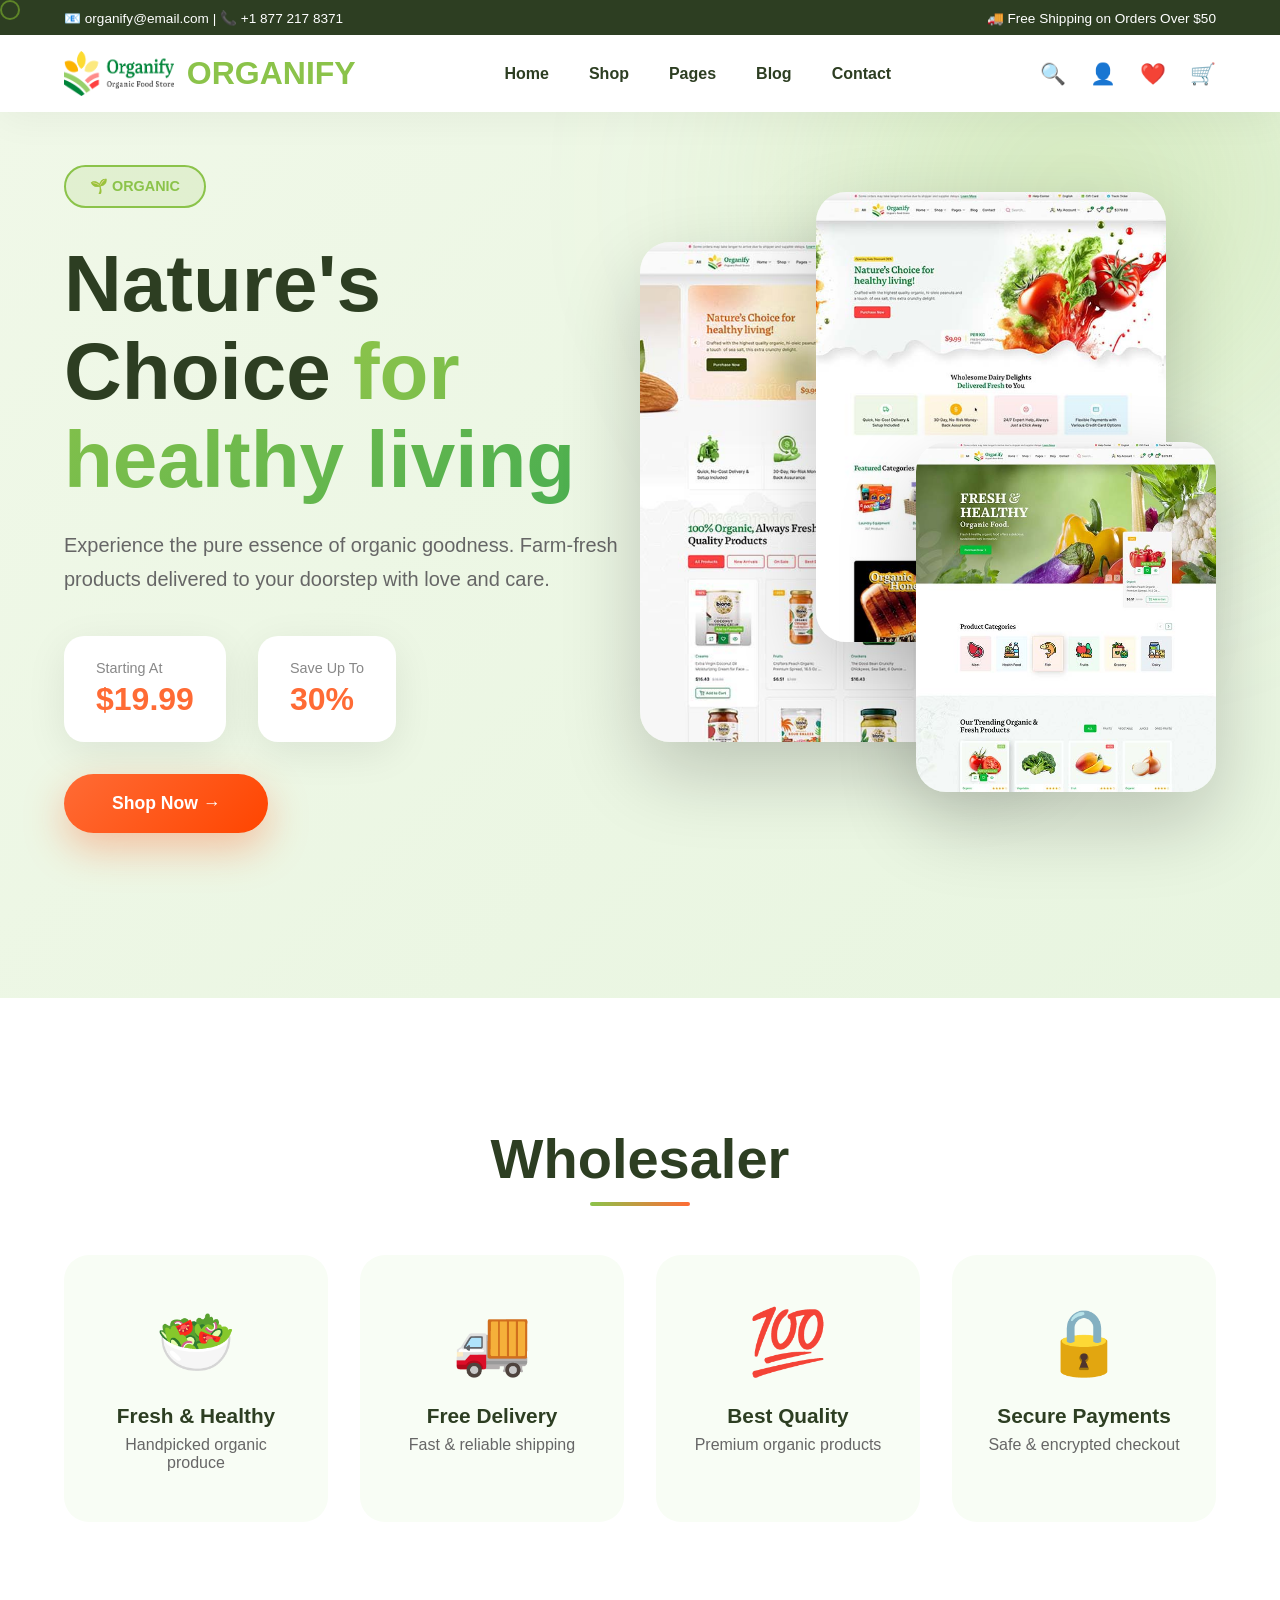
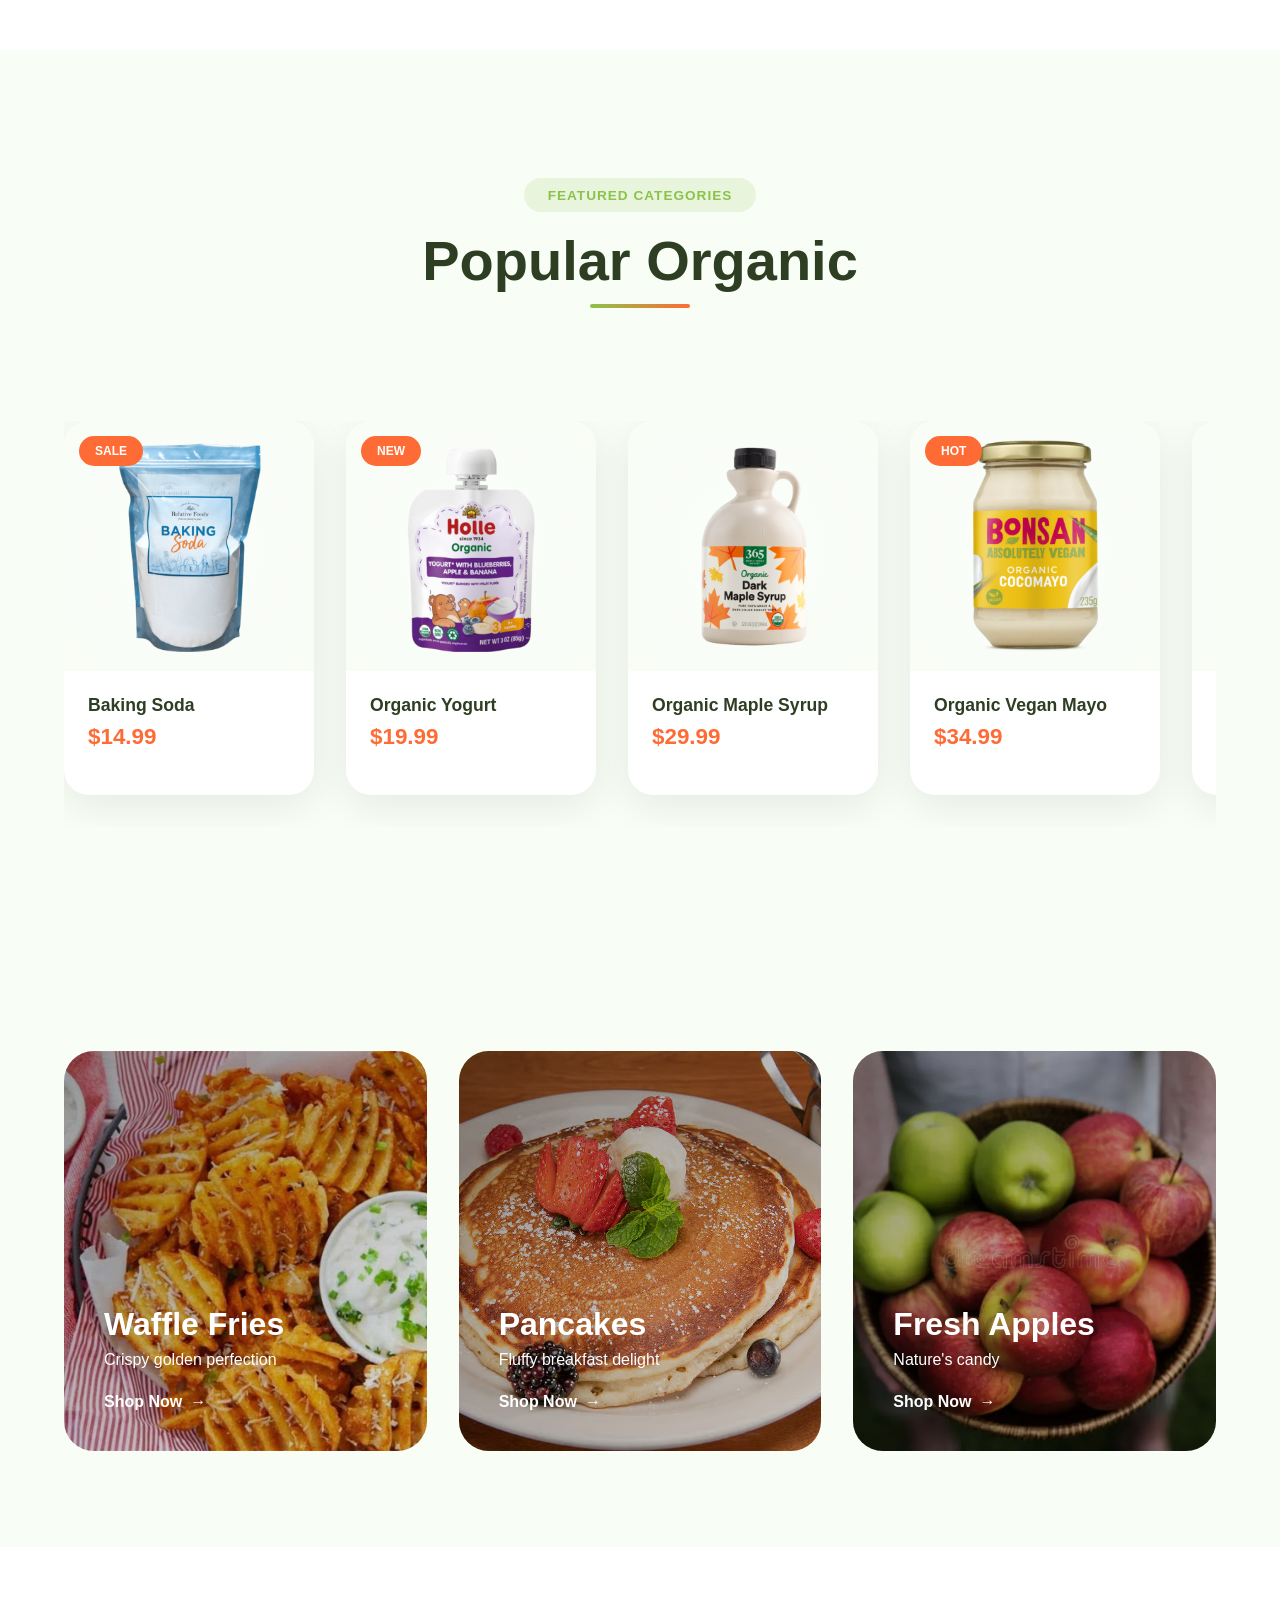
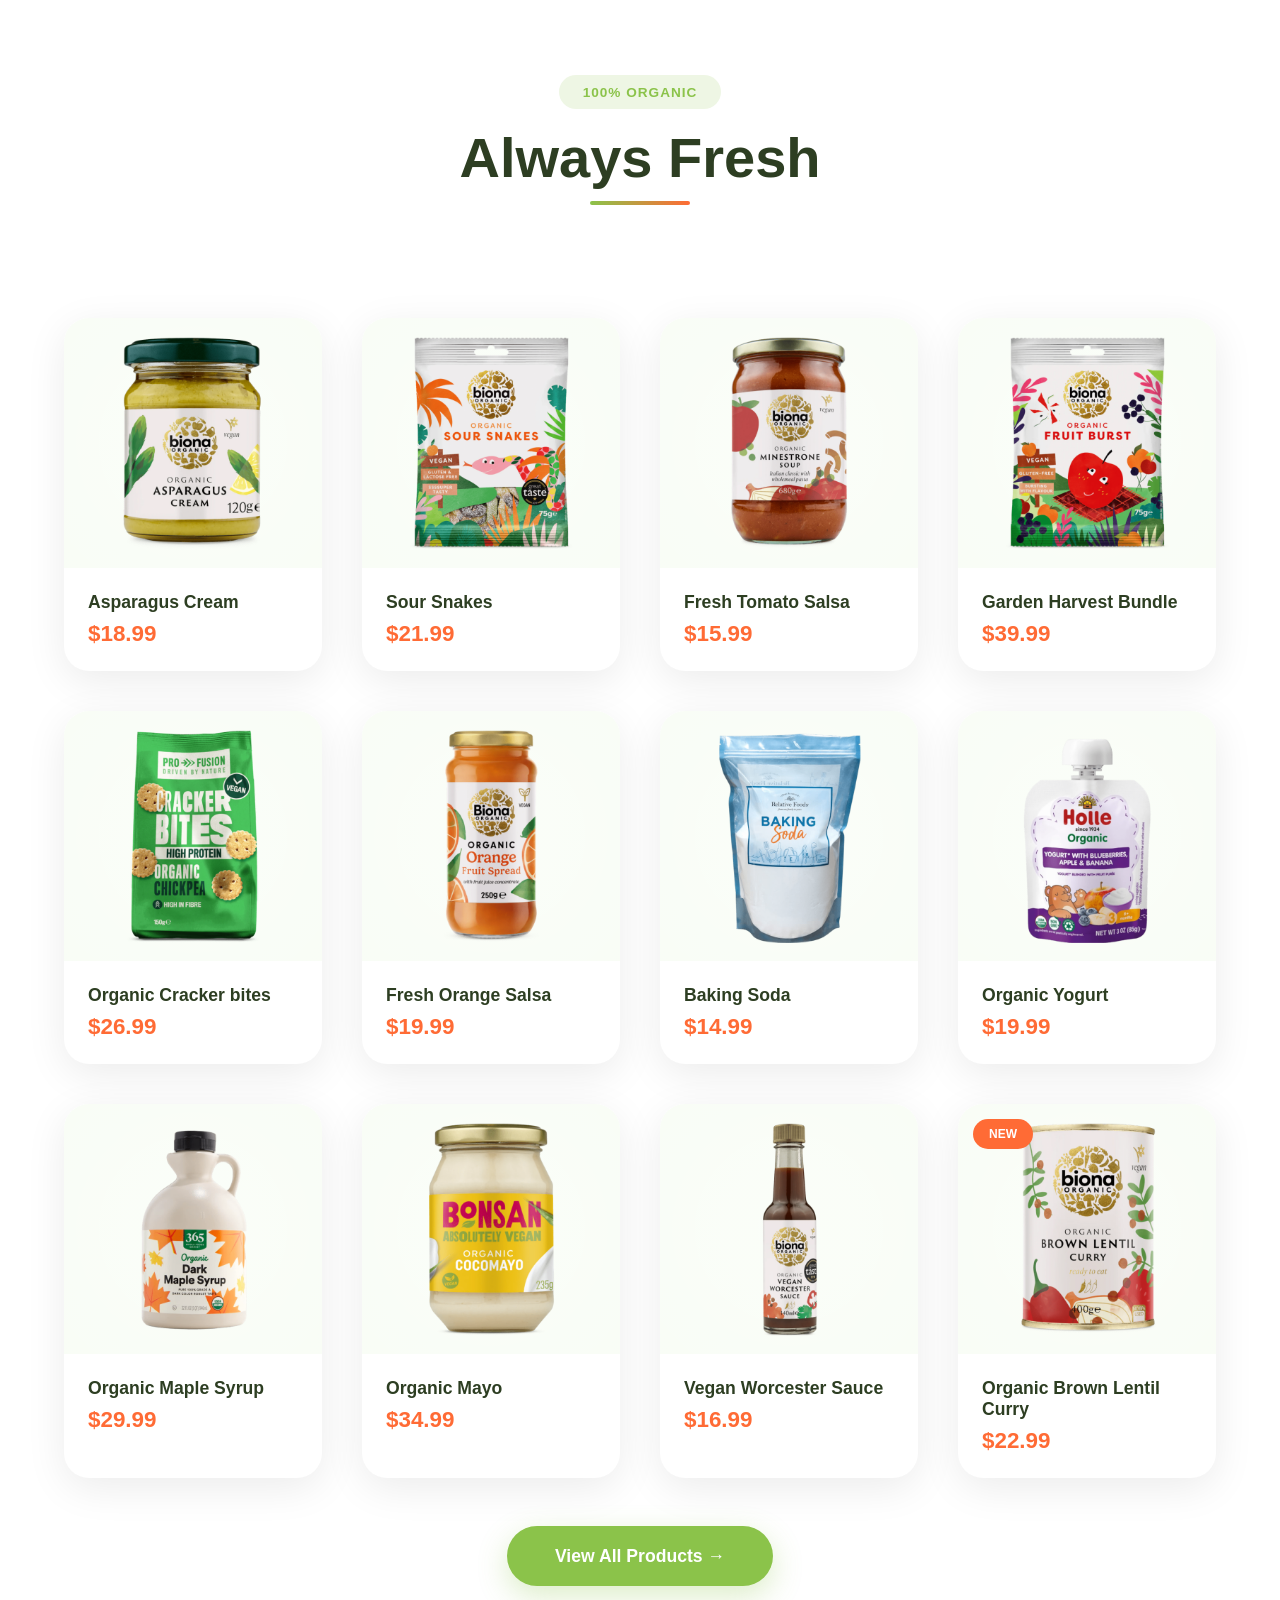
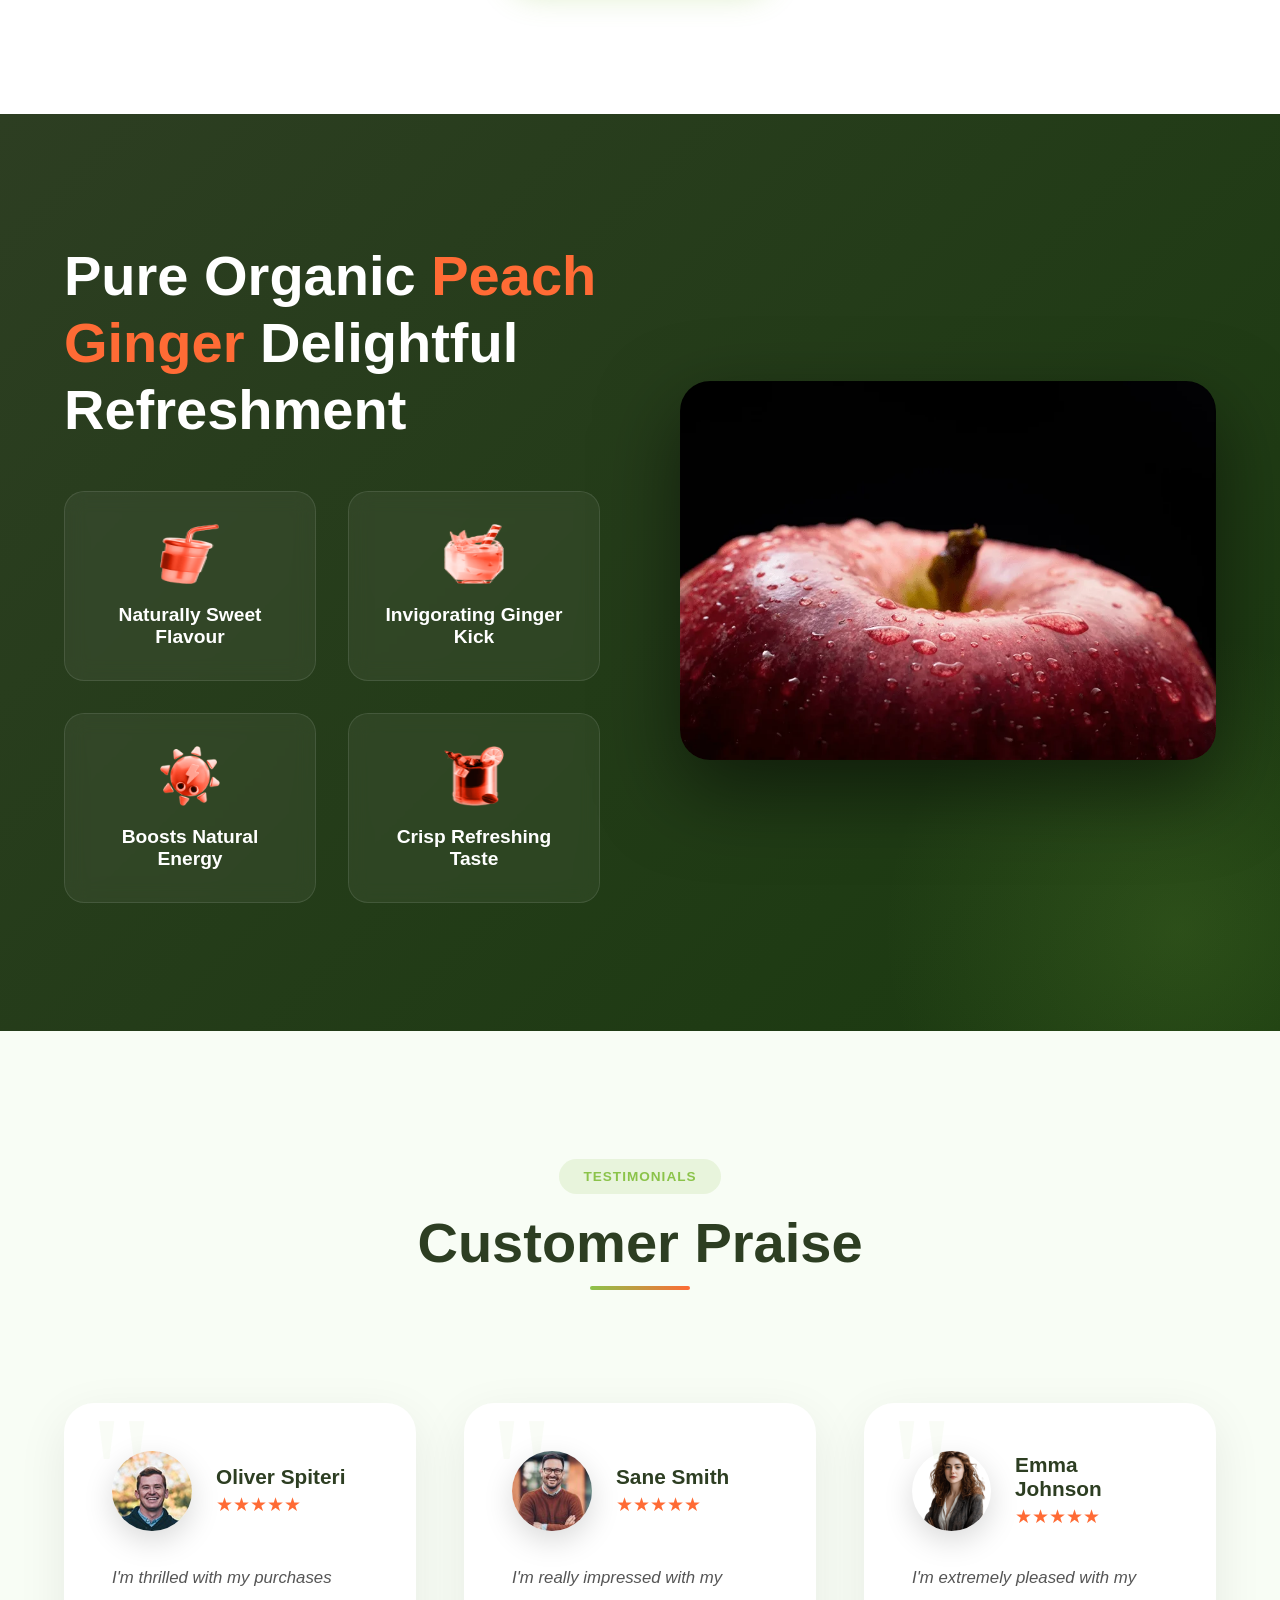
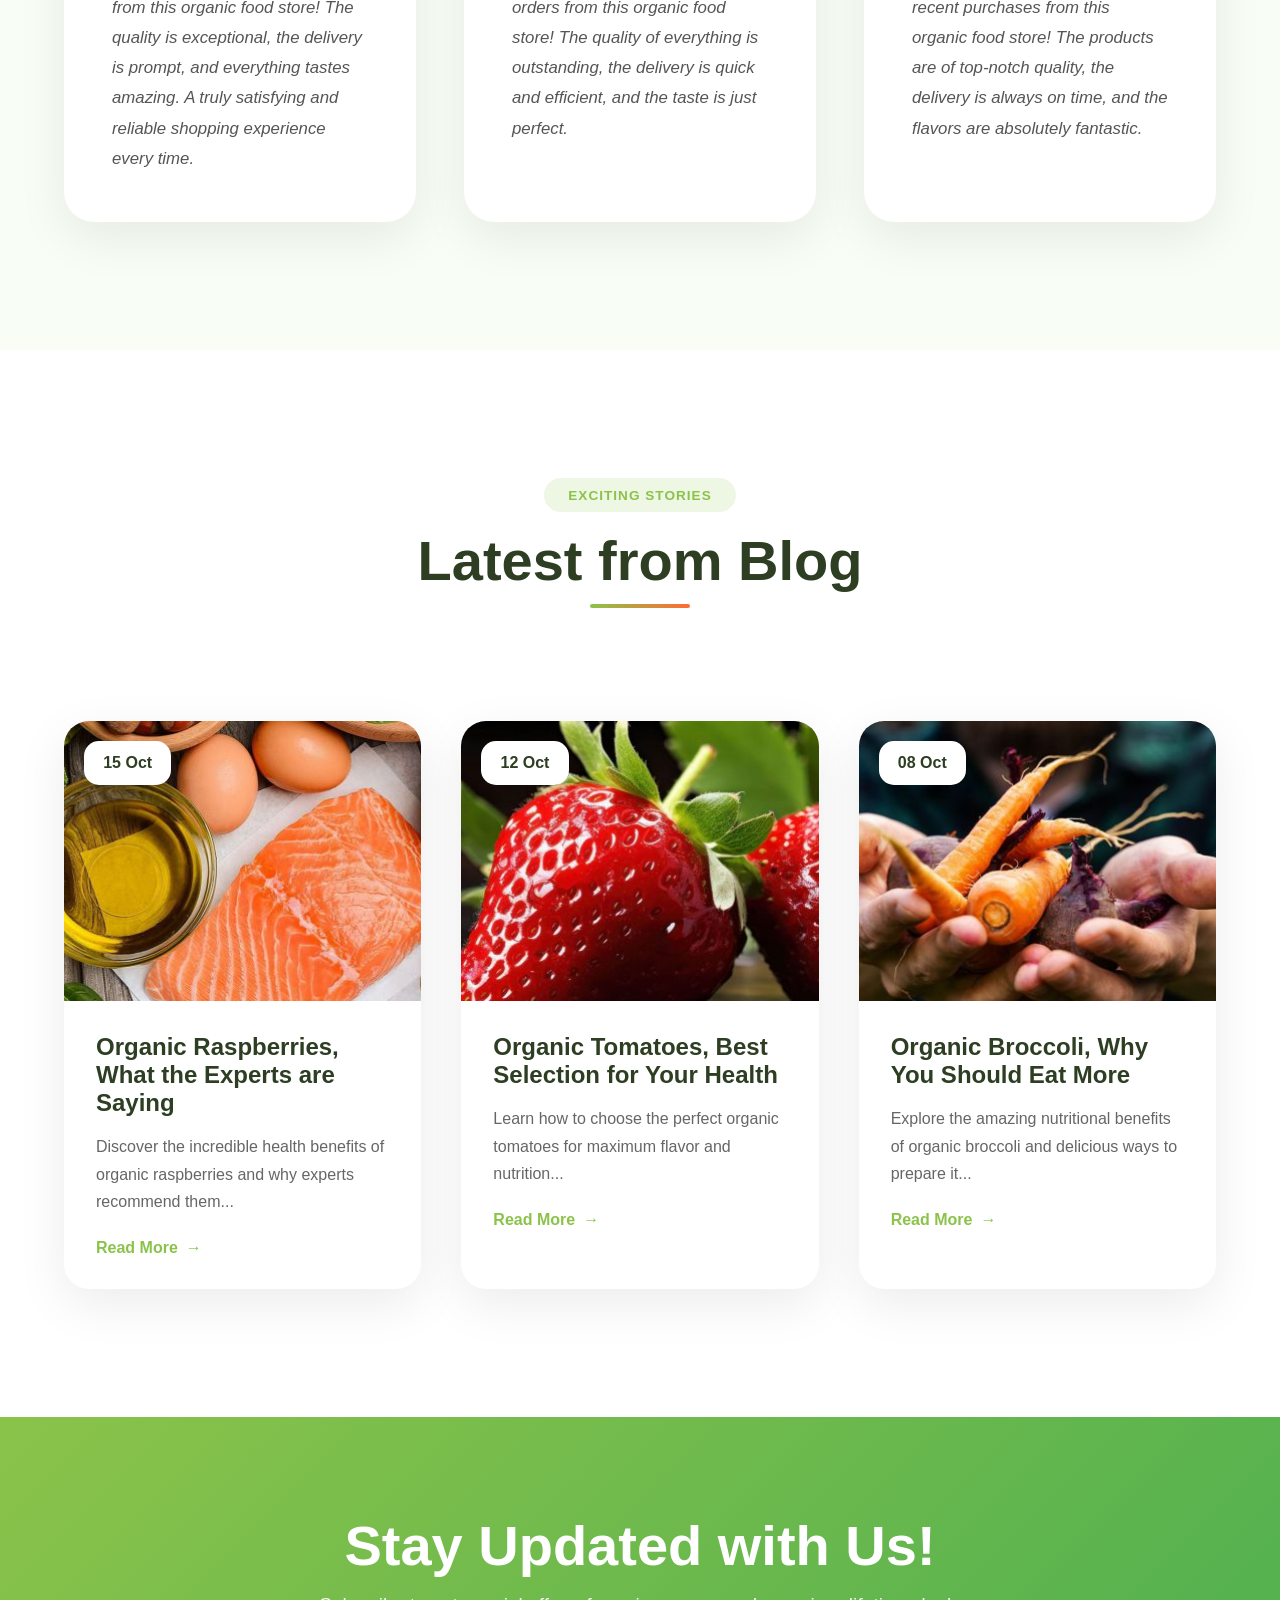
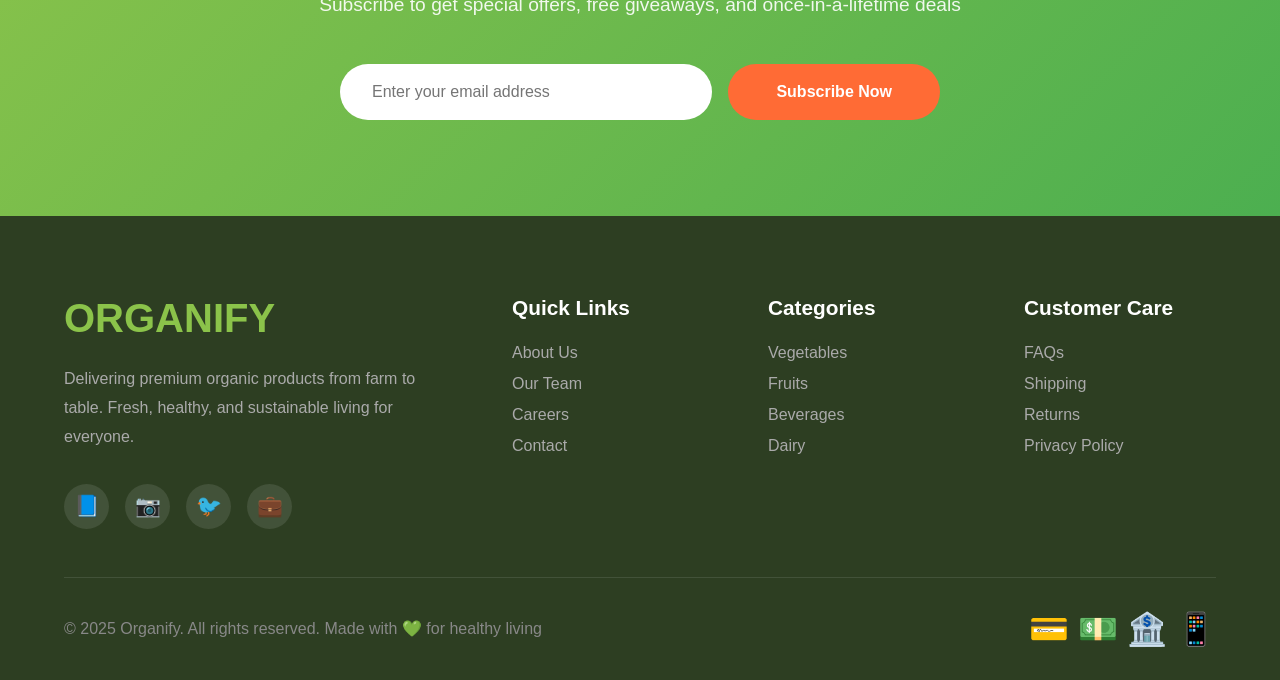
==== commit 1c29b1bc: "Price Changes" ====
--- a/Organify_files/index.html
+++ b/Organify_files/index.html
@@ -4,1250 +4,7 @@
     <meta charset="UTF-8" />
     <meta name="viewport" content="width=device-width, initial-scale=1.0" />
     <title>Organify - Nature's Choice for Healthy Living</title>
-    <style>
-      * {
-        margin: 0;
-        padding: 0;
-        box-sizing: border-box;
-      }
-
-      :root {
-        --primary: #8bc34a;
-        --secondary: #4caf50;
-        --accent: #ff6b35;
-        --dark: #2d3e22;
-        --light: #f8fdf5;
-      }
-
-      body {
-        font-family: "Segoe UI", Tahoma, Geneva, Verdana, sans-serif;
-        overflow-x: hidden;
-        background: white;
-      }
-
-      .cursor {
-        width: 20px;
-        height: 20px;
-        border: 2px solid var(--primary);
-        border-radius: 50%;
-        position: fixed;
-        pointer-events: none;
-        z-index: 9999;
-        transition: all 0.15s ease;
-        mix-blend-mode: difference;
-      }
-
-      .cursor.active {
-        width: 50px;
-        height: 50px;
-        background: rgba(139, 195, 74, 0.2);
-      }
-
-      header {
-        position: fixed;
-        width: 100%;
-        top: 0;
-        z-index: 1000;
-        background: rgba(255, 255, 255, 0.98);
-        backdrop-filter: blur(20px);
-        box-shadow: 0 5px 40px rgba(0, 0, 0, 0.05);
-        transition: all 0.3s ease;
-      }
-
-      header.scrolled {
-        box-shadow: 0 5px 40px rgba(0, 0, 0, 0.12);
-      }
-
-      .top-bar {
-        background: var(--dark);
-        color: white;
-        padding: 0.6rem 5%;
-        display: flex;
-        justify-content: space-between;
-        font-size: 0.85rem;
-      }
-
-      nav {
-        padding: 1rem 5%;
-        display: flex;
-        justify-content: space-between;
-        align-items: center;
-      }
-
-      .logo {
-        display: flex;
-        align-items: center;
-        gap: 0.8rem;
-        font-size: 2rem;
-        font-weight: 900;
-        color: var(--primary);
-      }
-
-      .logo img {
-        width: 110px;
-        height: 45px;
-      }
-
-      .nav-menu {
-        display: flex;
-        gap: 2.5rem;
-        list-style: none;
-      }
-
-      .nav-menu a {
-        text-decoration: none;
-        color: var(--dark);
-        font-weight: 600;
-        position: relative;
-        transition: color 0.3s ease;
-      }
-
-      .nav-menu a::after {
-        content: "";
-        position: absolute;
-        bottom: -5px;
-        left: 0;
-        width: 0;
-        height: 2px;
-        background: var(--primary);
-        transition: width 0.3s ease;
-      }
-
-      .nav-menu a:hover {
-        color: var(--primary);
-      }
-
-      .nav-menu a:hover::after {
-        width: 100%;
-      }
-
-      .nav-icons {
-        display: flex;
-        gap: 1.5rem;
-        align-items: center;
-        font-size: 1.3rem;
-      }
-
-      .nav-icons span {
-        cursor: pointer;
-        transition: all 0.3s ease;
-      }
-
-      .nav-icons span:hover {
-        color: var(--primary);
-        transform: scale(1.15);
-      }
-
-      .hero {
-        min-height: 100vh;
-        display: flex;
-        align-items: center;
-        padding: 0 5%;
-        margin-top: 80px;
-        position: relative;
-        overflow: hidden;
-        background: linear-gradient(135deg, #f0f8e8 0%, #e8f5e0 100%);
-        padding-bottom: 7rem;
-      }
-
-      .hero::before {
-        content: "";
-        position: absolute;
-        width: 800px;
-        height: 800px;
-        background: radial-gradient(
-          circle,
-          rgba(139, 195, 74, 0.3) 0%,
-          transparent 70%
-        );
-        border-radius: 50%;
-        top: -300px;
-        right: -200px;
-        animation: float 8s ease-in-out infinite;
-        filter: blur(100px);
-      }
-
-      @keyframes float {
-        0%,
-        100% {
-          transform: translate(0, 0) rotate(0deg);
-        }
-        50% {
-          transform: translate(-40px, -50px) rotate(180deg);
-        }
-      }
-
-      .hero-content {
-        flex: 1;
-        z-index: 2;
-        max-width: 600px;
-      }
-
-      .hero-badge {
-        display: inline-block;
-        padding: 0.7rem 1.5rem;
-        background: rgba(139, 195, 74, 0.15);
-        border: 2px solid var(--primary);
-        border-radius: 50px;
-        color: var(--primary);
-        font-weight: 700;
-        font-size: 0.9rem;
-        margin-bottom: 2rem;
-        animation: slideDown 1s ease;
-      }
-
-      @keyframes slideDown {
-        from {
-          opacity: 0;
-          transform: translateY(-30px);
-        }
-        to {
-          opacity: 1;
-          transform: translateY(0);
-        }
-      }
-
-      .hero-content h1 {
-        font-size: 5rem;
-        font-weight: 900;
-        color: var(--dark);
-        line-height: 1.1;
-        margin-bottom: 1.5rem;
-        animation: slideUp 1s ease 0.2s backwards;
-      }
-
-      @keyframes slideUp {
-        from {
-          opacity: 0;
-          transform: translateY(40px);
-        }
-        to {
-          opacity: 1;
-          transform: translateY(0);
-        }
-      }
-
-      .hero-content h1 span {
-        background: linear-gradient(135deg, var(--primary), var(--secondary));
-        -webkit-background-clip: text;
-        -webkit-text-fill-color: transparent;
-        background-clip: text;
-      }
-
-      .hero-content p {
-        font-size: 1.25rem;
-        color: #666;
-        line-height: 1.7;
-        margin-bottom: 2.5rem;
-        animation: slideUp 1s ease 0.4s backwards;
-      }
-
-      .hero-price {
-        display: flex;
-        align-items: center;
-        gap: 2rem;
-        margin-bottom: 2rem;
-        animation: slideUp 1s ease 0.6s backwards;
-      }
-
-      .price-box {
-        background: white;
-        padding: 1.5rem 2rem;
-        border-radius: 20px;
-        box-shadow: 0 10px 40px rgba(0, 0, 0, 0.08);
-      }
-
-      .price-label {
-        font-size: 0.9rem;
-        color: #888;
-        margin-bottom: 0.3rem;
-      }
-
-      .price-value {
-        font-size: 2rem;
-        font-weight: 900;
-        color: var(--accent);
-      }
-
-      .btn-primary {
-        display: inline-block;
-        padding: 1.2rem 3rem;
-        background: linear-gradient(135deg, var(--accent), #ff4500);
-        color: white;
-        text-decoration: none;
-        border-radius: 50px;
-        font-weight: 700;
-        font-size: 1.1rem;
-        box-shadow: 0 15px 40px rgba(255, 107, 53, 0.4);
-        transition: all 0.4s ease;
-        position: relative;
-        overflow: hidden;
-        animation: slideUp 1s ease 0.8s backwards;
-      }
-
-      .btn-primary::before {
-        content: "";
-        position: absolute;
-        top: 0;
-        left: -100%;
-        width: 100%;
-        height: 100%;
-        background: linear-gradient(
-          90deg,
-          transparent,
-          rgba(255, 255, 255, 0.3),
-          transparent
-        );
-        transition: left 0.6s ease;
-      }
-
-      .btn-primary:hover {
-        transform: translateY(-5px);
-        box-shadow: 0 20px 50px rgba(255, 107, 53, 0.6);
-      }
-
-      .btn-primary:hover::before {
-        left: 100%;
-      }
-
-      .hero-images {
-        flex: 1;
-        position: relative;
-        height: 600px;
-        z-index: 2;
-      }
-
-      .hero-image {
-        position: absolute;
-        border-radius: 30px;
-        overflow: hidden;
-        box-shadow: 0 30px 80px rgba(0, 0, 0, 0.2);
-        transition: all 0.5s ease;
-      }
-
-      .hero-image:hover {
-        transform: translateY(-20px) scale(1.05);
-        box-shadow: 0 40px 100px rgba(0, 0, 0, 0.3);
-        z-index: 10;
-      }
-
-      .hero-image img {
-        width: 100%;
-        height: 100%;
-        object-fit: cover;
-      }
-
-      .hero-image-1 {
-        width: 400px;
-        height: 500px;
-        top: 50px;
-        left: 0;
-        animation: floatImage 6s ease-in-out infinite;
-      }
-
-      .hero-image-2 {
-        width: 350px;
-        height: 450px;
-        top: 0;
-        right: 50px;
-        animation: floatImage 6s ease-in-out infinite 1s;
-      }
-
-      .hero-image-3 {
-        width: 300px;
-        height: 350px;
-        bottom: 0;
-        right: 0;
-        animation: floatImage 6s ease-in-out infinite 2s;
-      }
-
-      @keyframes floatImage {
-        0%,
-        100% {
-          transform: translateY(0);
-        }
-        50% {
-          transform: translateY(-20px);
-        }
-      }
-
-      .wholesaler {
-        padding: 8rem 5%;
-        background: white;
-        text-align: center;
-      }
-
-      .section-title {
-        font-size: 3.5rem;
-        font-weight: 900;
-        color: var(--dark);
-        margin-bottom: 4rem;
-        position: relative;
-        display: inline-block;
-      }
-
-      .section-title::after {
-        content: "";
-        position: absolute;
-        bottom: -15px;
-        left: 50%;
-        transform: translateX(-50%);
-        width: 100px;
-        height: 4px;
-        background: linear-gradient(90deg, var(--primary), var(--accent));
-        border-radius: 10px;
-      }
-
-      .wholesaler-grid {
-        display: grid;
-        grid-template-columns: repeat(4, 1fr);
-        gap: 2rem;
-      }
-
-      .wholesaler-card {
-        background: var(--light);
-        padding: 3rem 2rem;
-        border-radius: 25px;
-        text-align: center;
-        transition: all 0.5s ease;
-        border: 2px solid transparent;
-        position: relative;
-        overflow: hidden;
-      }
-
-      .wholesaler-card::before {
-        content: "";
-        position: absolute;
-        top: 0;
-        left: 0;
-        width: 100%;
-        height: 100%;
-        background: linear-gradient(135deg, var(--primary), var(--secondary));
-        opacity: 0;
-        transition: opacity 0.5s ease;
-      }
-
-      .wholesaler-card:hover {
-        transform: translateY(-15px) scale(1.03);
-        border-color: var(--primary);
-        box-shadow: 0 25px 60px rgba(139, 195, 74, 0.3);
-      }
-
-      .wholesaler-card:hover::before {
-        opacity: 0.05;
-      }
-
-      .wholesaler-icon {
-        font-size: 4rem;
-        margin-bottom: 1.5rem;
-        display: block;
-        transition: transform 0.5s ease;
-      }
-
-      .wholesaler-card:hover .wholesaler-icon {
-        transform: scale(1.2) rotate(10deg);
-      }
-
-      .wholesaler-card h3 {
-        font-size: 1.3rem;
-        color: var(--dark);
-        font-weight: 800;
-        margin-bottom: 0.5rem;
-      }
-
-      .wholesaler-card p {
-        color: #666;
-        font-size: 1rem;
-      }
-
-      .featured-products {
-        padding: 8rem 5%;
-        background: var(--light);
-      }
-
-      .section-header {
-        text-align: center;
-        margin-bottom: 4rem;
-      }
-
-      .section-badge {
-        display: inline-block;
-        padding: 0.6rem 1.5rem;
-        background: rgba(139, 195, 74, 0.15);
-        color: var(--primary);
-        border-radius: 50px;
-        font-weight: 700;
-        font-size: 0.85rem;
-        margin-bottom: 1rem;
-        text-transform: uppercase;
-        letter-spacing: 1px;
-      }
-
-      .products-scroll {
-        display: flex;
-        gap: 2rem;
-        overflow-x: auto;
-        padding-bottom: 2rem;
-        scrollbar-width: thin;
-        scrollbar-color: var(--primary) #e0e0e0;
-      }
-
-      .products-scroll::-webkit-scrollbar {
-        height: 8px;
-      }
-
-      .products-scroll::-webkit-scrollbar-track {
-        background: #e0e0e0;
-        border-radius: 10px;
-      }
-
-      .products-scroll::-webkit-scrollbar-thumb {
-        background: var(--primary);
-        border-radius: 10px;
-      }
-
-      .product-card {
-        min-width: 250px;
-        background: white;
-        border-radius: 25px;
-        overflow: hidden;
-        box-shadow: 0 10px 40px rgba(0, 0, 0, 0.08);
-        transition: all 0.4s ease;
-        position: relative;
-      }
-
-      .product-card:hover {
-        transform: translateY(-15px);
-        box-shadow: 0 25px 60px rgba(0, 0, 0, 0.15);
-      }
-
-      .product-badge {
-        position: absolute;
-        top: 15px;
-        left: 15px;
-        background: var(--accent);
-        color: white;
-        padding: 0.5rem 1rem;
-        border-radius: 50px;
-        font-size: 0.75rem;
-        font-weight: 700;
-        z-index: 2;
-      }
-
-      .product-image-container {
-        height: 250px;
-        background: var(--light);
-        display: flex;
-        align-items: center;
-        justify-content: center;
-        position: relative;
-        overflow: hidden;
-      }
-
-      .product-image-container::after {
-        content: "";
-        position: absolute;
-        width: 200%;
-        height: 200%;
-        background: radial-gradient(
-          circle,
-          rgba(255, 255, 255, 0.4) 0%,
-          transparent 70%
-        );
-        top: -50%;
-        left: -50%;
-        animation: shimmer 4s ease-in-out infinite;
-      }
-
-      @keyframes shimmer {
-        0%,
-        100% {
-          transform: translate(0, 0);
-        }
-        50% {
-          transform: translate(40px, 40px);
-        }
-      }
-
-      .product-image-container img {
-        max-width: 85%;
-        max-height: 85%;
-        object-fit: contain;
-        position: relative;
-        z-index: 1;
-        transition: transform 0.4s ease;
-      }
-
-      .product-card:hover .product-image-container img {
-        transform: scale(1.1) rotate(5deg);
-      }
-
-      .product-info {
-        padding: 1.5rem;
-      }
-
-      .product-info h4 {
-        font-size: 1.1rem;
-        color: var(--dark);
-        margin-bottom: 0.5rem;
-        font-weight: 700;
-      }
-
-      .product-price {
-        font-size: 1.4rem;
-        color: var(--accent);
-        font-weight: 800;
-      }
-
-      .banner-section {
-        padding: 6rem 5%;
-        background: var(--light);
-      }
-
-      .banner-grid {
-        display: grid;
-        grid-template-columns: repeat(3, 1fr);
-        gap: 2rem;
-      }
-
-      .banner-card {
-        position: relative;
-        height: 400px;
-        border-radius: 30px;
-        overflow: hidden;
-        cursor: pointer;
-        transition: all 0.5s ease;
-        background-size: cover;
-        background-position: center;
-      }
-
-      .banner-card:hover {
-        transform: scale(1.03);
-        box-shadow: 0 30px 70px rgba(0, 0, 0, 0.25);
-      }
-
-      .banner-overlay {
-        position: absolute;
-        top: 0;
-        left: 0;
-        width: 100%;
-        height: 100%;
-        background: linear-gradient(
-          135deg,
-          rgba(0, 0, 0, 0.4),
-          rgba(0, 0, 0, 0.1)
-        );
-        display: flex;
-        flex-direction: column;
-        justify-content: flex-end;
-        padding: 2.5rem;
-        color: white;
-        transition: all 0.5s ease;
-      }
-
-      .banner-card:hover .banner-overlay {
-        background: linear-gradient(
-          135deg,
-          rgba(0, 0, 0, 0.5),
-          rgba(0, 0, 0, 0.2)
-        );
-      }
-
-      .banner-overlay h3 {
-        font-size: 2rem;
-        font-weight: 900;
-        margin-bottom: 0.5rem;
-      }
-
-      .banner-overlay p {
-        font-size: 1rem;
-        margin-bottom: 1.5rem;
-      }
-
-      .banner-overlay .btn-link {
-        display: inline-block;
-        color: white;
-        text-decoration: none;
-        font-weight: 700;
-        font-size: 1rem;
-        position: relative;
-      }
-
-      .banner-overlay .btn-link::after {
-        content: "→";
-        margin-left: 0.5rem;
-        transition: margin-left 0.3s ease;
-      }
-
-      .banner-overlay .btn-link:hover::after {
-        margin-left: 1rem;
-      }
-
-      .organic-section {
-        padding: 8rem 5%;
-        background: white;
-      }
-
-      .product-grid-full {
-        display: grid;
-        grid-template-columns: repeat(4, 1fr);
-        gap: 2.5rem;
-        margin-top: 3rem;
-      }
-
-      .view-all-btn {
-        display: inline-block;
-        margin: 3rem auto 0;
-        padding: 1.2rem 3rem;
-        background: var(--primary);
-        color: white;
-        text-decoration: none;
-        border-radius: 50px;
-        font-weight: 700;
-        font-size: 1.1rem;
-        transition: all 0.4s ease;
-        box-shadow: 0 10px 30px rgba(139, 195, 74, 0.3);
-      }
-
-      .view-all-btn:hover {
-        background: var(--secondary);
-        transform: translateY(-5px);
-        box-shadow: 0 15px 40px rgba(139, 195, 74, 0.4);
-      }
-
-      .text-center {
-        text-align: center;
-      }
-
-      .special-banner {
-        padding: 8rem 5%;
-        background: linear-gradient(135deg, var(--dark) 0%, #1a3a0f 100%);
-        position: relative;
-        overflow: hidden;
-      }
-
-      .special-banner::before {
-        content: "";
-        position: absolute;
-        width: 600px;
-        height: 600px;
-        background: radial-gradient(
-          circle,
-          rgba(139, 195, 74, 0.15) 0%,
-          transparent 70%
-        );
-        border-radius: 50%;
-        bottom: -200px;
-        right: -200px;
-        animation: float 10s ease-in-out infinite;
-      }
-
-      .special-content {
-        display: grid;
-        grid-template-columns: 1fr 1fr;
-        gap: 5rem;
-        align-items: center;
-      }
-
-      .special-text {
-        z-index: 2;
-      }
-
-      .special-text h2 {
-        font-size: 3.5rem;
-        font-weight: 900;
-        color: white;
-        margin-bottom: 2rem;
-        line-height: 1.2;
-      }
-
-      .special-text h2 span {
-        color: var(--accent);
-      }
-
-      .special-boxes {
-        display: grid;
-        grid-template-columns: 1fr 1fr;
-        gap: 2rem;
-        margin-top: 3rem;
-      }
-
-      .special-box {
-        background: rgba(255, 255, 255, 0.05);
-        backdrop-filter: blur(10px);
-        padding: 2rem;
-        border-radius: 20px;
-        border: 1px solid rgba(255, 255, 255, 0.1);
-        text-align: center;
-        transition: all 0.4s ease;
-      }
-
-      .special-box:hover {
-        background: rgba(255, 255, 255, 0.1);
-        transform: translateY(-10px);
-        box-shadow: 0 20px 50px rgba(0, 0, 0, 0.4);
-      }
-
-      .special-box img {
-        width: 60px;
-        height: 60px;
-        margin-bottom: 1rem;
-        transition: transform 0.4s ease;
-      }
-
-      .special-box:hover img {
-        transform: scale(1.2) rotate(10deg);
-      }
-
-      .special-box h4 {
-        color: white;
-        font-size: 1.2rem;
-        font-weight: 700;
-      }
-
-      .special-image {
-        position: relative;
-        z-index: 2;
-      }
-
-      .special-image img {
-        width: 100%;
-        border-radius: 30px;
-        box-shadow: 0 30px 80px rgba(0, 0, 0, 0.5);
-        animation: floatProduct 6s ease-in-out infinite;
-      }
-
-      @keyframes floatProduct {
-        0%,
-        100% {
-          transform: translateY(0);
-        }
-        50% {
-          transform: translateY(-25px);
-        }
-      }
-
-      .testimonials {
-        padding: 8rem 5%;
-        background: var(--light);
-      }
-
-      .testimonials-grid {
-        display: grid;
-        grid-template-columns: repeat(auto-fit, minmax(350px, 1fr));
-        gap: 3rem;
-        margin-top: 4rem;
-      }
-
-      .testimonial-card {
-        background: white;
-        padding: 3rem;
-        border-radius: 30px;
-        box-shadow: 0 15px 50px rgba(0, 0, 0, 0.08);
-        transition: all 0.4s ease;
-        position: relative;
-      }
-
-      .testimonial-card::before {
-        content: '"';
-        position: absolute;
-        top: -10px;
-        left: 25px;
-        font-size: 10rem;
-        color: rgba(139, 195, 74, 0.05);
-        font-family: Georgia, serif;
-        line-height: 1;
-      }
-
-      .testimonial-card:hover {
-        transform: translateY(-15px);
-        box-shadow: 0 25px 70px rgba(139, 195, 74, 0.25);
-      }
-
-      .testimonial-header {
-        display: flex;
-        align-items: center;
-        gap: 1.5rem;
-        margin-bottom: 2rem;
-        position: relative;
-        z-index: 1;
-      }
-
-      .testimonial-avatar {
-        width: 80px;
-        height: 80px;
-        border-radius: 50%;
-        overflow: hidden;
-        box-shadow: 0 10px 30px rgba(0, 0, 0, 0.15);
-      }
-
-      .testimonial-avatar img {
-        width: 100%;
-        height: 100%;
-        object-fit: cover;
-      }
-
-      .testimonial-info h4 {
-        font-size: 1.3rem;
-        color: var(--dark);
-        font-weight: 800;
-        margin-bottom: 0.3rem;
-      }
-
-      .stars {
-        color: var(--accent);
-        font-size: 1.2rem;
-      }
-
-      .testimonial-card p {
-        font-size: 1.05rem;
-        color: #555;
-        line-height: 1.8;
-        position: relative;
-        z-index: 1;
-        font-style: italic;
-      }
-
-      .blog-section {
-        padding: 8rem 5%;
-        background: white;
-      }
-
-      .blog-grid {
-        display: grid;
-        grid-template-columns: repeat(3, 1fr);
-        gap: 2.5rem;
-        margin-top: 4rem;
-      }
-
-      .blog-card {
-        background: white;
-        border-radius: 25px;
-        overflow: hidden;
-        box-shadow: 0 15px 50px rgba(0, 0, 0, 0.08);
-        transition: all 0.4s ease;
-      }
-
-      .blog-card:hover {
-        transform: translateY(-15px);
-        box-shadow: 0 25px 70px rgba(0, 0, 0, 0.15);
-      }
-
-      .blog-image {
-        height: 280px;
-        overflow: hidden;
-        position: relative;
-      }
-
-      .blog-image img {
-        width: 100%;
-        height: 100%;
-        object-fit: cover;
-        transition: transform 0.5s ease;
-      }
-
-      .blog-card:hover .blog-image img {
-        transform: scale(1.1);
-      }
-
-      .blog-date {
-        position: absolute;
-        top: 20px;
-        left: 20px;
-        background: white;
-        padding: 0.8rem 1.2rem;
-        border-radius: 15px;
-        font-weight: 700;
-        color: var(--dark);
-        box-shadow: 0 5px 20px rgba(0, 0, 0, 0.15);
-      }
-
-      .blog-content {
-        padding: 2rem;
-      }
-
-      .blog-content h3 {
-        font-size: 1.5rem;
-        color: var(--dark);
-        margin-bottom: 1rem;
-        font-weight: 800;
-      }
-
-      .blog-content p {
-        color: #666;
-        line-height: 1.7;
-        margin-bottom: 1.5rem;
-      }
-
-      .blog-link {
-        color: var(--primary);
-        text-decoration: none;
-        font-weight: 700;
-        position: relative;
-      }
-
-      .blog-link::after {
-        content: "→";
-        margin-left: 0.5rem;
-        transition: margin-left 0.3s ease;
-      }
-
-      .blog-link:hover::after {
-        margin-left: 1rem;
-      }
-
-      .newsletter {
-        padding: 6rem 5%;
-        background: linear-gradient(135deg, var(--primary), var(--secondary));
-        text-align: center;
-      }
-
-      .newsletter h2 {
-        font-size: 3.5rem;
-        font-weight: 900;
-        color: white;
-        margin-bottom: 1rem;
-      }
-
-      .newsletter p {
-        font-size: 1.2rem;
-        color: rgba(255, 255, 255, 0.9);
-        margin-bottom: 3rem;
-      }
-
-      .newsletter-form {
-        display: flex;
-        justify-content: center;
-        gap: 1rem;
-        max-width: 600px;
-        margin: 0 auto;
-      }
-
-      .newsletter-form input {
-        flex: 1;
-        padding: 1.2rem 2rem;
-        border: none;
-        border-radius: 50px;
-        font-size: 1rem;
-        outline: none;
-      }
-
-      .newsletter-form button {
-        padding: 1.2rem 3rem;
-        background: var(--accent);
-        color: white;
-        border: none;
-        border-radius: 50px;
-        font-weight: 700;
-        font-size: 1rem;
-        cursor: pointer;
-        transition: all 0.3s ease;
-      }
-
-      .newsletter-form button:hover {
-        background: #ff4500;
-        transform: translateY(-3px);
-        box-shadow: 0 10px 30px rgba(255, 107, 53, 0.4);
-      }
-
-      footer {
-        background: var(--dark);
-        color: white;
-        padding: 5rem 5% 2rem;
-      }
-
-      .footer-content {
-        display: grid;
-        grid-template-columns: 2fr 1fr 1fr 1fr;
-        gap: 4rem;
-        margin-bottom: 3rem;
-      }
-
-      .footer-brand h3 {
-        font-size: 2.5rem;
-        margin-bottom: 1.5rem;
-        color: var(--primary);
-      }
-
-      .footer-brand p {
-        color: #aaa;
-        line-height: 1.8;
-        margin-bottom: 2rem;
-      }
-
-      .social-links {
-        display: flex;
-        gap: 1rem;
-      }
-
-      .social-links a {
-        width: 45px;
-        height: 45px;
-        background: rgba(255, 255, 255, 0.1);
-        border-radius: 50%;
-        display: flex;
-        align-items: center;
-        justify-content: center;
-        color: white;
-        text-decoration: none;
-        font-size: 1.3rem;
-        transition: all 0.3s ease;
-      }
-
-      .social-links a:hover {
-        background: var(--primary);
-        transform: translateY(-5px);
-      }
-
-      .footer-links h4 {
-        font-size: 1.3rem;
-        margin-bottom: 1.5rem;
-        color: white;
-      }
-
-      .footer-links ul {
-        list-style: none;
-      }
-
-      .footer-links ul li {
-        margin-bottom: 0.8rem;
-      }
-
-      .footer-links ul li a {
-        color: #aaa;
-        text-decoration: none;
-        transition: all 0.3s ease;
-      }
-
-      .footer-links ul li a:hover {
-        color: var(--primary);
-        padding-left: 5px;
-      }
-
-      .footer-bottom {
-        text-align: center;
-        padding-top: 2rem;
-        border-top: 1px solid rgba(255, 255, 255, 0.1);
-        color: #888;
-        display: flex;
-        justify-content: space-between;
-        align-items: center;
-      }
-
-      .payment-icons {
-        display: flex;
-        gap: 1rem;
-        font-size: 2rem;
-      }
-
-      @media (max-width: 1024px) {
-        .hero {
-          flex-direction: column;
-          text-align: center;
-          padding: 6rem 5% 4rem;
-        }
-
-        .hero-content {
-          max-width: 100%;
-        }
-
-        .hero-content h1 {
-          font-size: 3.5rem;
-        }
-
-        .hero-images {
-          margin-top: 3rem;
-          height: 400px;
-        }
-
-        .hero-price {
-          justify-content: center;
-        }
-
-        .wholesaler-grid {
-          grid-template-columns: repeat(2, 1fr);
-        }
-
-        .banner-grid {
-          grid-template-columns: 1fr;
-        }
-
-        .blog-grid {
-          grid-template-columns: 1fr;
-        }
-
-        .special-content {
-          grid-template-columns: 1fr;
-        }
-
-        .footer-content {
-          grid-template-columns: 1fr;
-        }
-
-        .footer-bottom {
-          flex-direction: column;
-          gap: 1rem;
-        }
-
-        .product-grid-full {
-          grid-template-columns: repeat(2, 1fr);
-        }
-      }
-
-      @media (max-width: 768px) {
-        .top-bar {
-          flex-direction: column;
-          text-align: center;
-          gap: 0.5rem;
-        }
-
-        .nav-menu {
-          display: none;
-        }
-
-        .hero-content h1 {
-          font-size: 2.5rem;
-        }
-
-        .section-title {
-          font-size: 2.5rem;
-        }
-
-        .wholesaler-grid {
-          grid-template-columns: 1fr;
-        }
-
-        .product-grid-full {
-          grid-template-columns: 1fr;
-        }
-
-        .newsletter h2 {
-          font-size: 2.5rem;
-        }
-
-        .newsletter-form {
-          flex-direction: column;
-        }
-
-        .hero-images {
-          height: 300px;
-        }
-
-        .hero-image-1 {
-          width: 280px;
-          height: 350px;
-        }
-
-        .hero-image-2,
-        .hero-image-3 {
-          display: none;
-        }
-
-        .special-boxes {
-          grid-template-columns: 1fr;
-        }
-      }
-    </style>
+    <link rel="stylesheet" href="styles.css" />
   </head>
   <body>
     <div class="cursor"></div>
@@ -1352,8 +109,8 @@
             <img src="pd1-min-600x600.png" alt="Product 1" />
           </div>
           <div class="product-info">
-            <h4>Blueberry Juice Organic</h4>
-            <div class="product-price">$24.99</div>
+            <h4>Baking Soda</h4>
+            <div class="product-price">$14.99</div>
           </div>
         </div>
         <div class="product-card">
@@ -1362,7 +119,7 @@
             <img src="pd2-min-600x600.png" alt="Product 2" />
           </div>
           <div class="product-info">
-            <h4>Fresh Orange Juice</h4>
+            <h4>Organic Yogurt</h4>
             <div class="product-price">$19.99</div>
           </div>
         </div>
@@ -1371,7 +128,7 @@
             <img src="pd4-min-600x600.png" alt="Product 4" />
           </div>
           <div class="product-info">
-            <h4>Mixed Vegetables Pack</h4>
+            <h4>Organic Maple Syrup</h4>
             <div class="product-price">$29.99</div>
           </div>
         </div>
@@ -1381,7 +138,7 @@
             <img src="pd5-min-600x600.png" alt="Product 5" />
           </div>
           <div class="product-info">
-            <h4>Organic Berry Mix</h4>
+            <h4>Organic Vegan Mayo</h4>
             <div class="product-price">$34.99</div>
           </div>
         </div>
@@ -1390,7 +147,7 @@
             <img src="pd7-min-600x600.png" alt="Product 7" />
           </div>
           <div class="product-info">
-            <h4>Cherry Tomatoes Fresh</h4>
+            <h4>Vegan Worcester Sauce</h4>
             <div class="product-price">$16.99</div>
           </div>
         </div>
@@ -1399,7 +156,7 @@
             <img src="pd8-min-600x600.png" alt="Product 8" />
           </div>
           <div class="product-info">
-            <h4>Colorful Bell Peppers</h4>
+            <h4>Organic Brown Lentil Curry</h4>
             <div class="product-price">$22.99</div>
           </div>
         </div>
@@ -1444,7 +201,7 @@
             <img src="pd10-min-600x600.png" alt="Product 10" />
           </div>
           <div class="product-info">
-            <h4>Cucumber Mint Cooler</h4>
+            <h4>Asparagus Cream</h4>
             <div class="product-price">$18.99</div>
           </div>
         </div>
@@ -1453,7 +210,7 @@
             <img src="pd11-min-600x600.png" alt="Product 11" />
           </div>
           <div class="product-info">
-            <h4>Green Power Smoothie</h4>
+            <h4>Sour Snakes</h4>
             <div class="product-price">$21.99</div>
           </div>
         </div>
@@ -1480,7 +237,7 @@
             <img src="pd14-min-600x600.png" alt="Product 14" />
           </div>
           <div class="product-info">
-            <h4>Organic Raw Honey</h4>
+            <h4>Organic Cracker bites</h4>
             <div class="product-price">$26.99</div>
           </div>
         </div>
@@ -1489,7 +246,7 @@
             <img src="pd15-min-600x600.png" alt="Product 15" />
           </div>
           <div class="product-info">
-            <h4>Rainbow Bell Peppers</h4>
+            <h4>Fresh Orange Salsa</h4>
             <div class="product-price">$19.99</div>
           </div>
         </div>
@@ -1498,7 +255,7 @@
             <img src="pd1-min-600x600.png" alt="Product 1" />
           </div>
           <div class="product-info">
-            <h4>Homemade Apple Sauce</h4>
+            <h4>Baking Soda</h4>
             <div class="product-price">$14.99</div>
           </div>
         </div>
@@ -1507,8 +264,8 @@
             <img src="pd2-min-600x600.png" alt="Product 2" />
           </div>
           <div class="product-info">
-            <h4>Organic Tomato Ketchup</h4>
-            <div class="product-price">$12.99</div>
+            <h4>Organic Yogurt</h4>
+            <div class="product-price">$19.99</div>
           </div>
         </div>
         <div class="product-card">
@@ -1516,8 +273,8 @@
             <img src="pd4-min-600x600.png" alt="Product 4" />
           </div>
           <div class="product-info">
-            <h4>Fresh Strawberry Jam</h4>
-            <div class="product-price">$17.99</div>
+            <h4>Organic Maple Syrup</h4>
+            <div class="product-price">$29.99</div>
           </div>
         </div>
         <div class="product-card">
@@ -1525,8 +282,8 @@
             <img src="pd5-min-600x600.png" alt="Product 5" />
           </div>
           <div class="product-info">
-            <h4>Blueberry Preserve</h4>
-            <div class="product-price">$18.99</div>
+            <h4>Organic Mayo</h4>
+            <div class="product-price">$34.99</div>
           </div>
         </div>
         <div class="product-card">
@@ -1534,18 +291,18 @@
             <img src="pd7-min-600x600.png" alt="Product 7" />
           </div>
           <div class="product-info">
-            <h4>Organic Granola Mix</h4>
+            <h4>Vegan Worcester Sauce</h4>
+            <div class="product-price">$16.99</div>
+          </div>
+        </div>
+        <div class="product-card">
+          <span class="product-badge">NEW</span>
+          <div class="product-image-container">
+            <img src="pd8-min-600x600.png" alt="Product 8" />
+          </div>
+          <div class="product-info">
+            <h4>Organic Brown Lentil Curry</h4>
             <div class="product-price">$22.99</div>
-          </div>
-        </div>
-        <div class="product-card">
-          <span class="product-badge">NEW</span>
-          <div class="product-image-container">
-            <img src="pd8-min-600x600.png" alt="Product 8" />
-          </div>
-          <div class="product-info">
-            <h4>Greek Yogurt Organic</h4>
-            <div class="product-price">$16.99</div>
           </div>
         </div>
       </div>
--- a/Organify_files/styles.css
+++ b/Organify_files/styles.css
@@ -0,0 +1,1234 @@
+* {
+  margin: 0;
+  padding: 0;
+  box-sizing: border-box;
+}
+
+:root {
+  --primary: #8bc34a;
+  --secondary: #4caf50;
+  --accent: #ff6b35;
+  --dark: #2d3e22;
+  --light: #f8fdf5;
+}
+
+body {
+  font-family: "Segoe UI", Tahoma, Geneva, Verdana, sans-serif;
+  overflow-x: hidden;
+  background: white;
+}
+
+.cursor {
+  width: 20px;
+  height: 20px;
+  border: 2px solid var(--primary);
+  border-radius: 50%;
+  position: fixed;
+  pointer-events: none;
+  z-index: 9999;
+  transition: all 0.15s ease;
+  mix-blend-mode: difference;
+}
+
+.cursor.active {
+  width: 50px;
+  height: 50px;
+  background: rgba(139, 195, 74, 0.2);
+}
+
+header {
+  position: fixed;
+  width: 100%;
+  top: 0;
+  z-index: 1000;
+  background: rgba(255, 255, 255, 0.98);
+  backdrop-filter: blur(20px);
+  box-shadow: 0 5px 40px rgba(0, 0, 0, 0.05);
+  transition: all 0.3s ease;
+}
+
+header.scrolled {
+  box-shadow: 0 5px 40px rgba(0, 0, 0, 0.12);
+}
+
+.top-bar {
+  background: var(--dark);
+  color: white;
+  padding: 0.6rem 5%;
+  display: flex;
+  justify-content: space-between;
+  font-size: 0.85rem;
+}
+
+nav {
+  padding: 1rem 5%;
+  display: flex;
+  justify-content: space-between;
+  align-items: center;
+}
+
+.logo {
+  display: flex;
+  align-items: center;
+  gap: 0.8rem;
+  font-size: 2rem;
+  font-weight: 900;
+  color: var(--primary);
+}
+
+.logo img {
+  width: 110px;
+  height: 45px;
+}
+
+.nav-menu {
+  display: flex;
+  gap: 2.5rem;
+  list-style: none;
+}
+
+.nav-menu a {
+  text-decoration: none;
+  color: var(--dark);
+  font-weight: 600;
+  position: relative;
+  transition: color 0.3s ease;
+}
+
+.nav-menu a::after {
+  content: "";
+  position: absolute;
+  bottom: -5px;
+  left: 0;
+  width: 0;
+  height: 2px;
+  background: var(--primary);
+  transition: width 0.3s ease;
+}
+
+.nav-menu a:hover {
+  color: var(--primary);
+}
+
+.nav-menu a:hover::after {
+  width: 100%;
+}
+
+.nav-icons {
+  display: flex;
+  gap: 1.5rem;
+  align-items: center;
+  font-size: 1.3rem;
+}
+
+.nav-icons span {
+  cursor: pointer;
+  transition: all 0.3s ease;
+}
+
+.nav-icons span:hover {
+  color: var(--primary);
+  transform: scale(1.15);
+}
+
+.hero {
+  min-height: 100vh;
+  display: flex;
+  align-items: center;
+  padding: 0 5%;
+  margin-top: 80px;
+  position: relative;
+  overflow: hidden;
+  background: linear-gradient(135deg, #f0f8e8 0%, #e8f5e0 100%);
+  padding-bottom: 7rem;
+}
+
+.hero::before {
+  content: "";
+  position: absolute;
+  width: 800px;
+  height: 800px;
+  background: radial-gradient(
+    circle,
+    rgba(139, 195, 74, 0.3) 0%,
+    transparent 70%
+  );
+  border-radius: 50%;
+  top: -300px;
+  right: -200px;
+  animation: float 8s ease-in-out infinite;
+  filter: blur(100px);
+}
+
+@keyframes float {
+  0%,
+  100% {
+    transform: translate(0, 0) rotate(0deg);
+  }
+  50% {
+    transform: translate(-40px, -50px) rotate(180deg);
+  }
+}
+
+.hero-content {
+  flex: 1;
+  z-index: 2;
+  max-width: 600px;
+}
+
+.hero-badge {
+  display: inline-block;
+  padding: 0.7rem 1.5rem;
+  background: rgba(139, 195, 74, 0.15);
+  border: 2px solid var(--primary);
+  border-radius: 50px;
+  color: var(--primary);
+  font-weight: 700;
+  font-size: 0.9rem;
+  margin-bottom: 2rem;
+  animation: slideDown 1s ease;
+}
+
+@keyframes slideDown {
+  from {
+    opacity: 0;
+    transform: translateY(-30px);
+  }
+  to {
+    opacity: 1;
+    transform: translateY(0);
+  }
+}
+
+.hero-content h1 {
+  font-size: 5rem;
+  font-weight: 900;
+  color: var(--dark);
+  line-height: 1.1;
+  margin-bottom: 1.5rem;
+  animation: slideUp 1s ease 0.2s backwards;
+}
+
+@keyframes slideUp {
+  from {
+    opacity: 0;
+    transform: translateY(40px);
+  }
+  to {
+    opacity: 1;
+    transform: translateY(0);
+  }
+}
+
+.hero-content h1 span {
+  background: linear-gradient(135deg, var(--primary), var(--secondary));
+  -webkit-background-clip: text;
+  -webkit-text-fill-color: transparent;
+  background-clip: text;
+}
+
+.hero-content p {
+  font-size: 1.25rem;
+  color: #666;
+  line-height: 1.7;
+  margin-bottom: 2.5rem;
+  animation: slideUp 1s ease 0.4s backwards;
+}
+
+.hero-price {
+  display: flex;
+  align-items: center;
+  gap: 2rem;
+  margin-bottom: 2rem;
+  animation: slideUp 1s ease 0.6s backwards;
+}
+
+.price-box {
+  background: white;
+  padding: 1.5rem 2rem;
+  border-radius: 20px;
+  box-shadow: 0 10px 40px rgba(0, 0, 0, 0.08);
+}
+
+.price-label {
+  font-size: 0.9rem;
+  color: #888;
+  margin-bottom: 0.3rem;
+}
+
+.price-value {
+  font-size: 2rem;
+  font-weight: 900;
+  color: var(--accent);
+}
+
+.btn-primary {
+  display: inline-block;
+  padding: 1.2rem 3rem;
+  background: linear-gradient(135deg, var(--accent), #ff4500);
+  color: white;
+  text-decoration: none;
+  border-radius: 50px;
+  font-weight: 700;
+  font-size: 1.1rem;
+  box-shadow: 0 15px 40px rgba(255, 107, 53, 0.4);
+  transition: all 0.4s ease;
+  position: relative;
+  overflow: hidden;
+  animation: slideUp 1s ease 0.8s backwards;
+}
+
+.btn-primary::before {
+  content: "";
+  position: absolute;
+  top: 0;
+  left: -100%;
+  width: 100%;
+  height: 100%;
+  background: linear-gradient(
+    90deg,
+    transparent,
+    rgba(255, 255, 255, 0.3),
+    transparent
+  );
+  transition: left 0.6s ease;
+}
+
+.btn-primary:hover {
+  transform: translateY(-5px);
+  box-shadow: 0 20px 50px rgba(255, 107, 53, 0.6);
+}
+
+.btn-primary:hover::before {
+  left: 100%;
+}
+
+.hero-images {
+  flex: 1;
+  position: relative;
+  height: 600px;
+  z-index: 2;
+}
+
+.hero-image {
+  position: absolute;
+  border-radius: 30px;
+  overflow: hidden;
+  box-shadow: 0 30px 80px rgba(0, 0, 0, 0.2);
+  transition: all 0.5s ease;
+}
+
+.hero-image:hover {
+  transform: translateY(-20px) scale(1.05);
+  box-shadow: 0 40px 100px rgba(0, 0, 0, 0.3);
+  z-index: 10;
+}
+
+.hero-image img {
+  width: 100%;
+  height: 100%;
+  object-fit: cover;
+}
+
+.hero-image-1 {
+  width: 400px;
+  height: 500px;
+  top: 50px;
+  left: 0;
+  animation: floatImage 6s ease-in-out infinite;
+}
+
+.hero-image-2 {
+  width: 350px;
+  height: 450px;
+  top: 0;
+  right: 50px;
+  animation: floatImage 6s ease-in-out infinite 1s;
+}
+
+.hero-image-3 {
+  width: 300px;
+  height: 350px;
+  bottom: 0;
+  right: 0;
+  animation: floatImage 6s ease-in-out infinite 2s;
+}
+
+@keyframes floatImage {
+  0%,
+  100% {
+    transform: translateY(0);
+  }
+  50% {
+    transform: translateY(-20px);
+  }
+}
+
+.wholesaler {
+  padding: 8rem 5%;
+  background: white;
+  text-align: center;
+}
+
+.section-title {
+  font-size: 3.5rem;
+  font-weight: 900;
+  color: var(--dark);
+  margin-bottom: 4rem;
+  position: relative;
+  display: inline-block;
+}
+
+.section-title::after {
+  content: "";
+  position: absolute;
+  bottom: -15px;
+  left: 50%;
+  transform: translateX(-50%);
+  width: 100px;
+  height: 4px;
+  background: linear-gradient(90deg, var(--primary), var(--accent));
+  border-radius: 10px;
+}
+
+.wholesaler-grid {
+  display: grid;
+  grid-template-columns: repeat(4, 1fr);
+  gap: 2rem;
+}
+
+.wholesaler-card {
+  background: var(--light);
+  padding: 3rem 2rem;
+  border-radius: 25px;
+  text-align: center;
+  transition: all 0.5s ease;
+  border: 2px solid transparent;
+  position: relative;
+  overflow: hidden;
+}
+
+.wholesaler-card::before {
+  content: "";
+  position: absolute;
+  top: 0;
+  left: 0;
+  width: 100%;
+  height: 100%;
+  background: linear-gradient(135deg, var(--primary), var(--secondary));
+  opacity: 0;
+  transition: opacity 0.5s ease;
+}
+
+.wholesaler-card:hover {
+  transform: translateY(-15px) scale(1.03);
+  border-color: var(--primary);
+  box-shadow: 0 25px 60px rgba(139, 195, 74, 0.3);
+}
+
+.wholesaler-card:hover::before {
+  opacity: 0.05;
+}
+
+.wholesaler-icon {
+  font-size: 4rem;
+  margin-bottom: 1.5rem;
+  display: block;
+  transition: transform 0.5s ease;
+}
+
+.wholesaler-card:hover .wholesaler-icon {
+  transform: scale(1.2) rotate(10deg);
+}
+
+.wholesaler-card h3 {
+  font-size: 1.3rem;
+  color: var(--dark);
+  font-weight: 800;
+  margin-bottom: 0.5rem;
+}
+
+.wholesaler-card p {
+  color: #666;
+  font-size: 1rem;
+}
+
+.featured-products {
+  padding: 8rem 5%;
+  background: var(--light);
+}
+
+.section-header {
+  text-align: center;
+  margin-bottom: 4rem;
+}
+
+.section-badge {
+  display: inline-block;
+  padding: 0.6rem 1.5rem;
+  background: rgba(139, 195, 74, 0.15);
+  color: var(--primary);
+  border-radius: 50px;
+  font-weight: 700;
+  font-size: 0.85rem;
+  margin-bottom: 1rem;
+  text-transform: uppercase;
+  letter-spacing: 1px;
+}
+
+.products-scroll {
+  display: flex;
+  gap: 2rem;
+  overflow-x: auto;
+  padding-bottom: 2rem;
+  scrollbar-width: thin;
+  scrollbar-color: var(--primary) #e0e0e0;
+}
+
+.products-scroll::-webkit-scrollbar {
+  height: 8px;
+}
+
+.products-scroll::-webkit-scrollbar-track {
+  background: #e0e0e0;
+  border-radius: 10px;
+}
+
+.products-scroll::-webkit-scrollbar-thumb {
+  background: var(--primary);
+  border-radius: 10px;
+}
+
+.product-card {
+  min-width: 250px;
+  background: white;
+  border-radius: 25px;
+  overflow: hidden;
+  box-shadow: 0 10px 40px rgba(0, 0, 0, 0.08);
+  transition: all 0.4s ease;
+  position: relative;
+}
+
+.product-card:hover {
+  transform: translateY(-15px);
+  box-shadow: 0 25px 60px rgba(0, 0, 0, 0.15);
+}
+
+.product-badge {
+  position: absolute;
+  top: 15px;
+  left: 15px;
+  background: var(--accent);
+  color: white;
+  padding: 0.5rem 1rem;
+  border-radius: 50px;
+  font-size: 0.75rem;
+  font-weight: 700;
+  z-index: 2;
+}
+
+.product-image-container {
+  height: 250px;
+  background: var(--light);
+  display: flex;
+  align-items: center;
+  justify-content: center;
+  position: relative;
+  overflow: hidden;
+}
+
+.product-image-container::after {
+  content: "";
+  position: absolute;
+  width: 200%;
+  height: 200%;
+  background: radial-gradient(
+    circle,
+    rgba(255, 255, 255, 0.4) 0%,
+    transparent 70%
+  );
+  top: -50%;
+  left: -50%;
+  animation: shimmer 4s ease-in-out infinite;
+}
+
+@keyframes shimmer {
+  0%,
+  100% {
+    transform: translate(0, 0);
+  }
+  50% {
+    transform: translate(40px, 40px);
+  }
+}
+
+.product-image-container img {
+  max-width: 85%;
+  max-height: 85%;
+  object-fit: contain;
+  position: relative;
+  z-index: 1;
+  transition: transform 0.4s ease;
+}
+
+.product-card:hover .product-image-container img {
+  transform: scale(1.1) rotate(5deg);
+}
+
+.product-info {
+  padding: 1.5rem;
+}
+
+.product-info h4 {
+  font-size: 1.1rem;
+  color: var(--dark);
+  margin-bottom: 0.5rem;
+  font-weight: 700;
+}
+
+.product-price {
+  font-size: 1.4rem;
+  color: var(--accent);
+  font-weight: 800;
+}
+
+.banner-section {
+  padding: 6rem 5%;
+  background: var(--light);
+}
+
+.banner-grid {
+  display: grid;
+  grid-template-columns: repeat(3, 1fr);
+  gap: 2rem;
+}
+
+.banner-card {
+  position: relative;
+  height: 400px;
+  border-radius: 30px;
+  overflow: hidden;
+  cursor: pointer;
+  transition: all 0.5s ease;
+  background-size: cover;
+  background-position: center;
+}
+
+.banner-card:hover {
+  transform: scale(1.03);
+  box-shadow: 0 30px 70px rgba(0, 0, 0, 0.25);
+}
+
+.banner-overlay {
+  position: absolute;
+  top: 0;
+  left: 0;
+  width: 100%;
+  height: 100%;
+  background: linear-gradient(135deg, rgba(0, 0, 0, 0.4), rgba(0, 0, 0, 0.1));
+  display: flex;
+  flex-direction: column;
+  justify-content: flex-end;
+  padding: 2.5rem;
+  color: white;
+  transition: all 0.5s ease;
+}
+
+.banner-card:hover .banner-overlay {
+  background: linear-gradient(135deg, rgba(0, 0, 0, 0.5), rgba(0, 0, 0, 0.2));
+}
+
+.banner-overlay h3 {
+  font-size: 2rem;
+  font-weight: 900;
+  margin-bottom: 0.5rem;
+}
+
+.banner-overlay p {
+  font-size: 1rem;
+  margin-bottom: 1.5rem;
+}
+
+.banner-overlay .btn-link {
+  display: inline-block;
+  color: white;
+  text-decoration: none;
+  font-weight: 700;
+  font-size: 1rem;
+  position: relative;
+}
+
+.banner-overlay .btn-link::after {
+  content: "→";
+  margin-left: 0.5rem;
+  transition: margin-left 0.3s ease;
+}
+
+.banner-overlay .btn-link:hover::after {
+  margin-left: 1rem;
+}
+
+.organic-section {
+  padding: 8rem 5%;
+  background: white;
+}
+
+.product-grid-full {
+  display: grid;
+  grid-template-columns: repeat(4, 1fr);
+  gap: 2.5rem;
+  margin-top: 3rem;
+}
+
+.view-all-btn {
+  display: inline-block;
+  margin: 3rem auto 0;
+  padding: 1.2rem 3rem;
+  background: var(--primary);
+  color: white;
+  text-decoration: none;
+  border-radius: 50px;
+  font-weight: 700;
+  font-size: 1.1rem;
+  transition: all 0.4s ease;
+  box-shadow: 0 10px 30px rgba(139, 195, 74, 0.3);
+}
+
+.view-all-btn:hover {
+  background: var(--secondary);
+  transform: translateY(-5px);
+  box-shadow: 0 15px 40px rgba(139, 195, 74, 0.4);
+}
+
+.text-center {
+  text-align: center;
+}
+
+.special-banner {
+  padding: 8rem 5%;
+  background: linear-gradient(135deg, var(--dark) 0%, #1a3a0f 100%);
+  position: relative;
+  overflow: hidden;
+}
+
+.special-banner::before {
+  content: "";
+  position: absolute;
+  width: 600px;
+  height: 600px;
+  background: radial-gradient(
+    circle,
+    rgba(139, 195, 74, 0.15) 0%,
+    transparent 70%
+  );
+  border-radius: 50%;
+  bottom: -200px;
+  right: -200px;
+  animation: float 10s ease-in-out infinite;
+}
+
+.special-content {
+  display: grid;
+  grid-template-columns: 1fr 1fr;
+  gap: 5rem;
+  align-items: center;
+}
+
+.special-text {
+  z-index: 2;
+}
+
+.special-text h2 {
+  font-size: 3.5rem;
+  font-weight: 900;
+  color: white;
+  margin-bottom: 2rem;
+  line-height: 1.2;
+}
+
+.special-text h2 span {
+  color: var(--accent);
+}
+
+.special-boxes {
+  display: grid;
+  grid-template-columns: 1fr 1fr;
+  gap: 2rem;
+  margin-top: 3rem;
+}
+
+.special-box {
+  background: rgba(255, 255, 255, 0.05);
+  backdrop-filter: blur(10px);
+  padding: 2rem;
+  border-radius: 20px;
+  border: 1px solid rgba(255, 255, 255, 0.1);
+  text-align: center;
+  transition: all 0.4s ease;
+}
+
+.special-box:hover {
+  background: rgba(255, 255, 255, 0.1);
+  transform: translateY(-10px);
+  box-shadow: 0 20px 50px rgba(0, 0, 0, 0.4);
+}
+
+.special-box img {
+  width: 60px;
+  height: 60px;
+  margin-bottom: 1rem;
+  transition: transform 0.4s ease;
+}
+
+.special-box:hover img {
+  transform: scale(1.2) rotate(10deg);
+}
+
+.special-box h4 {
+  color: white;
+  font-size: 1.2rem;
+  font-weight: 700;
+}
+
+.special-image {
+  position: relative;
+  z-index: 2;
+}
+
+.special-image img {
+  width: 100%;
+  border-radius: 30px;
+  box-shadow: 0 30px 80px rgba(0, 0, 0, 0.5);
+  animation: floatProduct 6s ease-in-out infinite;
+}
+
+@keyframes floatProduct {
+  0%,
+  100% {
+    transform: translateY(0);
+  }
+  50% {
+    transform: translateY(-25px);
+  }
+}
+
+.testimonials {
+  padding: 8rem 5%;
+  background: var(--light);
+}
+
+.testimonials-grid {
+  display: grid;
+  grid-template-columns: repeat(auto-fit, minmax(350px, 1fr));
+  gap: 3rem;
+  margin-top: 4rem;
+}
+
+.testimonial-card {
+  background: white;
+  padding: 3rem;
+  border-radius: 30px;
+  box-shadow: 0 15px 50px rgba(0, 0, 0, 0.08);
+  transition: all 0.4s ease;
+  position: relative;
+}
+
+.testimonial-card::before {
+  content: '"';
+  position: absolute;
+  top: -10px;
+  left: 25px;
+  font-size: 10rem;
+  color: rgba(139, 195, 74, 0.05);
+  font-family: Georgia, serif;
+  line-height: 1;
+}
+
+.testimonial-card:hover {
+  transform: translateY(-15px);
+  box-shadow: 0 25px 70px rgba(139, 195, 74, 0.25);
+}
+
+.testimonial-header {
+  display: flex;
+  align-items: center;
+  gap: 1.5rem;
+  margin-bottom: 2rem;
+  position: relative;
+  z-index: 1;
+}
+
+.testimonial-avatar {
+  width: 80px;
+  height: 80px;
+  border-radius: 50%;
+  overflow: hidden;
+  box-shadow: 0 10px 30px rgba(0, 0, 0, 0.15);
+}
+
+.testimonial-avatar img {
+  width: 100%;
+  height: 100%;
+  object-fit: cover;
+}
+
+.testimonial-info h4 {
+  font-size: 1.3rem;
+  color: var(--dark);
+  font-weight: 800;
+  margin-bottom: 0.3rem;
+}
+
+.stars {
+  color: var(--accent);
+  font-size: 1.2rem;
+}
+
+.testimonial-card p {
+  font-size: 1.05rem;
+  color: #555;
+  line-height: 1.8;
+  position: relative;
+  z-index: 1;
+  font-style: italic;
+}
+
+.blog-section {
+  padding: 8rem 5%;
+  background: white;
+}
+
+.blog-grid {
+  display: grid;
+  grid-template-columns: repeat(3, 1fr);
+  gap: 2.5rem;
+  margin-top: 4rem;
+}
+
+.blog-card {
+  background: white;
+  border-radius: 25px;
+  overflow: hidden;
+  box-shadow: 0 15px 50px rgba(0, 0, 0, 0.08);
+  transition: all 0.4s ease;
+}
+
+.blog-card:hover {
+  transform: translateY(-15px);
+  box-shadow: 0 25px 70px rgba(0, 0, 0, 0.15);
+}
+
+.blog-image {
+  height: 280px;
+  overflow: hidden;
+  position: relative;
+}
+
+.blog-image img {
+  width: 100%;
+  height: 100%;
+  object-fit: cover;
+  transition: transform 0.5s ease;
+}
+
+.blog-card:hover .blog-image img {
+  transform: scale(1.1);
+}
+
+.blog-date {
+  position: absolute;
+  top: 20px;
+  left: 20px;
+  background: white;
+  padding: 0.8rem 1.2rem;
+  border-radius: 15px;
+  font-weight: 700;
+  color: var(--dark);
+  box-shadow: 0 5px 20px rgba(0, 0, 0, 0.15);
+}
+
+.blog-content {
+  padding: 2rem;
+}
+
+.blog-content h3 {
+  font-size: 1.5rem;
+  color: var(--dark);
+  margin-bottom: 1rem;
+  font-weight: 800;
+}
+
+.blog-content p {
+  color: #666;
+  line-height: 1.7;
+  margin-bottom: 1.5rem;
+}
+
+.blog-link {
+  color: var(--primary);
+  text-decoration: none;
+  font-weight: 700;
+  position: relative;
+}
+
+.blog-link::after {
+  content: "→";
+  margin-left: 0.5rem;
+  transition: margin-left 0.3s ease;
+}
+
+.blog-link:hover::after {
+  margin-left: 1rem;
+}
+
+.newsletter {
+  padding: 6rem 5%;
+  background: linear-gradient(135deg, var(--primary), var(--secondary));
+  text-align: center;
+}
+
+.newsletter h2 {
+  font-size: 3.5rem;
+  font-weight: 900;
+  color: white;
+  margin-bottom: 1rem;
+}
+
+.newsletter p {
+  font-size: 1.2rem;
+  color: rgba(255, 255, 255, 0.9);
+  margin-bottom: 3rem;
+}
+
+.newsletter-form {
+  display: flex;
+  justify-content: center;
+  gap: 1rem;
+  max-width: 600px;
+  margin: 0 auto;
+}
+
+.newsletter-form input {
+  flex: 1;
+  padding: 1.2rem 2rem;
+  border: none;
+  border-radius: 50px;
+  font-size: 1rem;
+  outline: none;
+}
+
+.newsletter-form button {
+  padding: 1.2rem 3rem;
+  background: var(--accent);
+  color: white;
+  border: none;
+  border-radius: 50px;
+  font-weight: 700;
+  font-size: 1rem;
+  cursor: pointer;
+  transition: all 0.3s ease;
+}
+
+.newsletter-form button:hover {
+  background: #ff4500;
+  transform: translateY(-3px);
+  box-shadow: 0 10px 30px rgba(255, 107, 53, 0.4);
+}
+
+footer {
+  background: var(--dark);
+  color: white;
+  padding: 5rem 5% 2rem;
+}
+
+.footer-content {
+  display: grid;
+  grid-template-columns: 2fr 1fr 1fr 1fr;
+  gap: 4rem;
+  margin-bottom: 3rem;
+}
+
+.footer-brand h3 {
+  font-size: 2.5rem;
+  margin-bottom: 1.5rem;
+  color: var(--primary);
+}
+
+.footer-brand p {
+  color: #aaa;
+  line-height: 1.8;
+  margin-bottom: 2rem;
+}
+
+.social-links {
+  display: flex;
+  gap: 1rem;
+}
+
+.social-links a {
+  width: 45px;
+  height: 45px;
+  background: rgba(255, 255, 255, 0.1);
+  border-radius: 50%;
+  display: flex;
+  align-items: center;
+  justify-content: center;
+  color: white;
+  text-decoration: none;
+  font-size: 1.3rem;
+  transition: all 0.3s ease;
+}
+
+.social-links a:hover {
+  background: var(--primary);
+  transform: translateY(-5px);
+}
+
+.footer-links h4 {
+  font-size: 1.3rem;
+  margin-bottom: 1.5rem;
+  color: white;
+}
+
+.footer-links ul {
+  list-style: none;
+}
+
+.footer-links ul li {
+  margin-bottom: 0.8rem;
+}
+
+.footer-links ul li a {
+  color: #aaa;
+  text-decoration: none;
+  transition: all 0.3s ease;
+}
+
+.footer-links ul li a:hover {
+  color: var(--primary);
+  padding-left: 5px;
+}
+
+.footer-bottom {
+  text-align: center;
+  padding-top: 2rem;
+  border-top: 1px solid rgba(255, 255, 255, 0.1);
+  color: #888;
+  display: flex;
+  justify-content: space-between;
+  align-items: center;
+}
+
+.payment-icons {
+  display: flex;
+  gap: 1rem;
+  font-size: 2rem;
+}
+
+@media (max-width: 1024px) {
+  .hero {
+    flex-direction: column;
+    text-align: center;
+    padding: 6rem 5% 4rem;
+  }
+
+  .hero-content {
+    max-width: 100%;
+  }
+
+  .hero-content h1 {
+    font-size: 3.5rem;
+  }
+
+  .hero-images {
+    margin-top: 3rem;
+    height: 400px;
+  }
+
+  .hero-price {
+    justify-content: center;
+  }
+
+  .wholesaler-grid {
+    grid-template-columns: repeat(2, 1fr);
+  }
+
+  .banner-grid {
+    grid-template-columns: 1fr;
+  }
+
+  .blog-grid {
+    grid-template-columns: 1fr;
+  }
+
+  .special-content {
+    grid-template-columns: 1fr;
+  }
+
+  .footer-content {
+    grid-template-columns: 1fr;
+  }
+
+  .footer-bottom {
+    flex-direction: column;
+    gap: 1rem;
+  }
+
+  .product-grid-full {
+    grid-template-columns: repeat(2, 1fr);
+  }
+}
+
+@media (max-width: 768px) {
+  .top-bar {
+    flex-direction: column;
+    text-align: center;
+    gap: 0.5rem;
+  }
+
+  .nav-menu {
+    display: none;
+  }
+
+  .hero-content h1 {
+    font-size: 2.5rem;
+  }
+
+  .section-title {
+    font-size: 2.5rem;
+  }
+
+  .wholesaler-grid {
+    grid-template-columns: 1fr;
+  }
+
+  .product-grid-full {
+    grid-template-columns: 1fr;
+  }
+
+  .newsletter h2 {
+    font-size: 2.5rem;
+  }
+
+  .newsletter-form {
+    flex-direction: column;
+  }
+
+  .hero-images {
+    height: 300px;
+  }
+
+  .hero-image-1 {
+    width: 280px;
+    height: 350px;
+  }
+
+  .hero-image-2,
+  .hero-image-3 {
+    display: none;
+  }
+
+  .special-boxes {
+    grid-template-columns: 1fr;
+  }
+}
